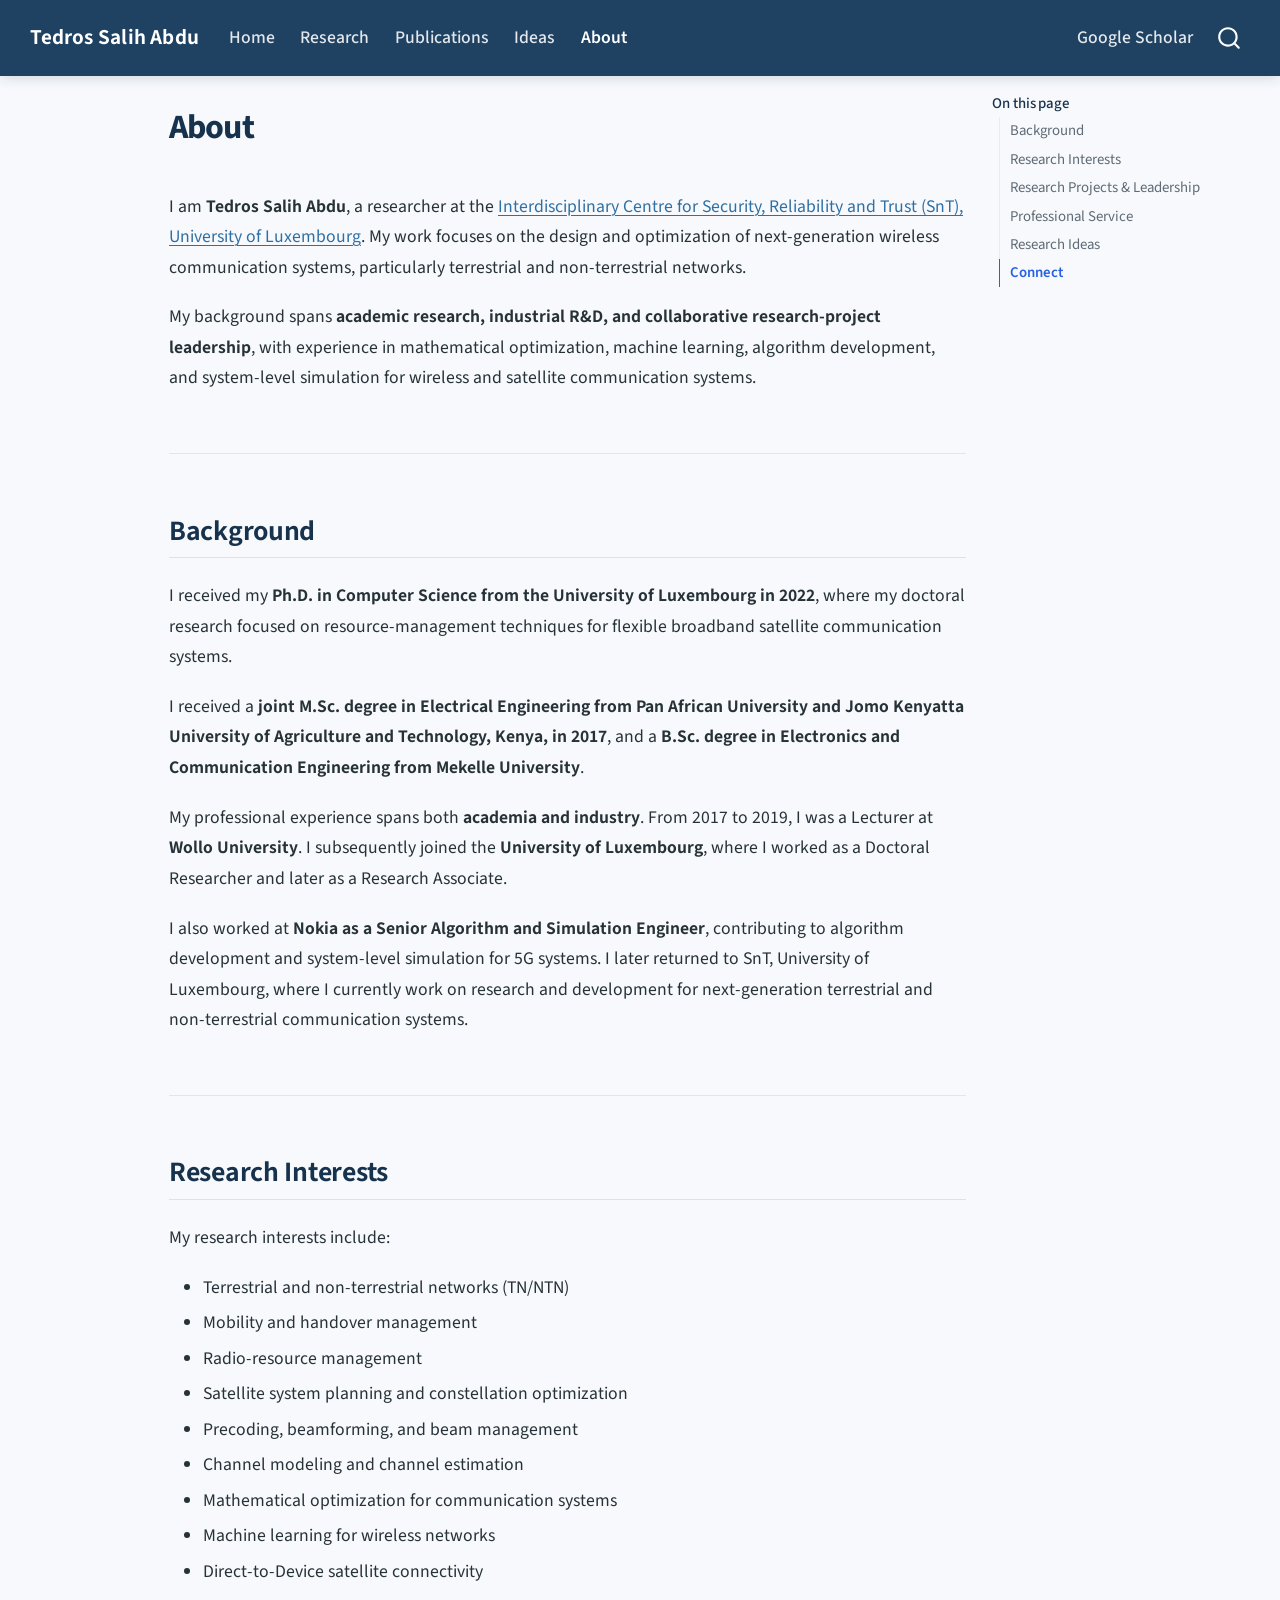
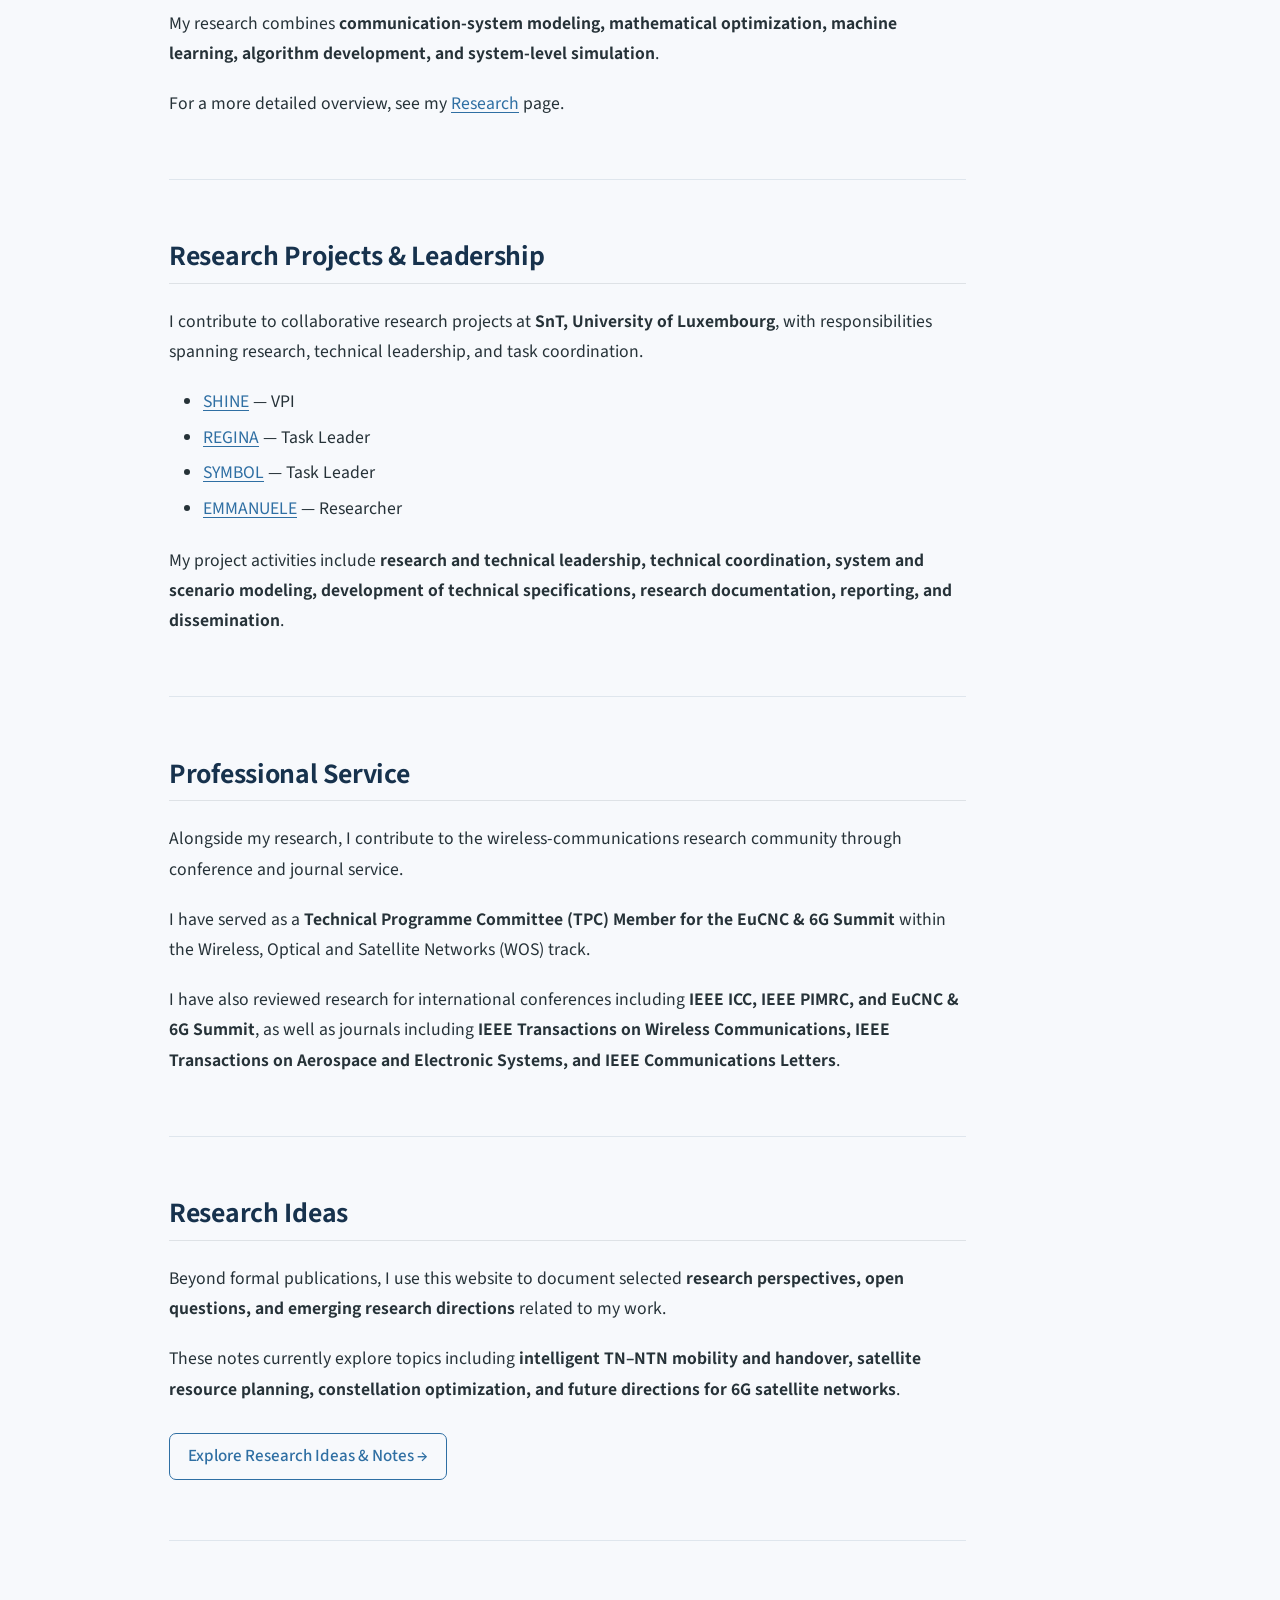
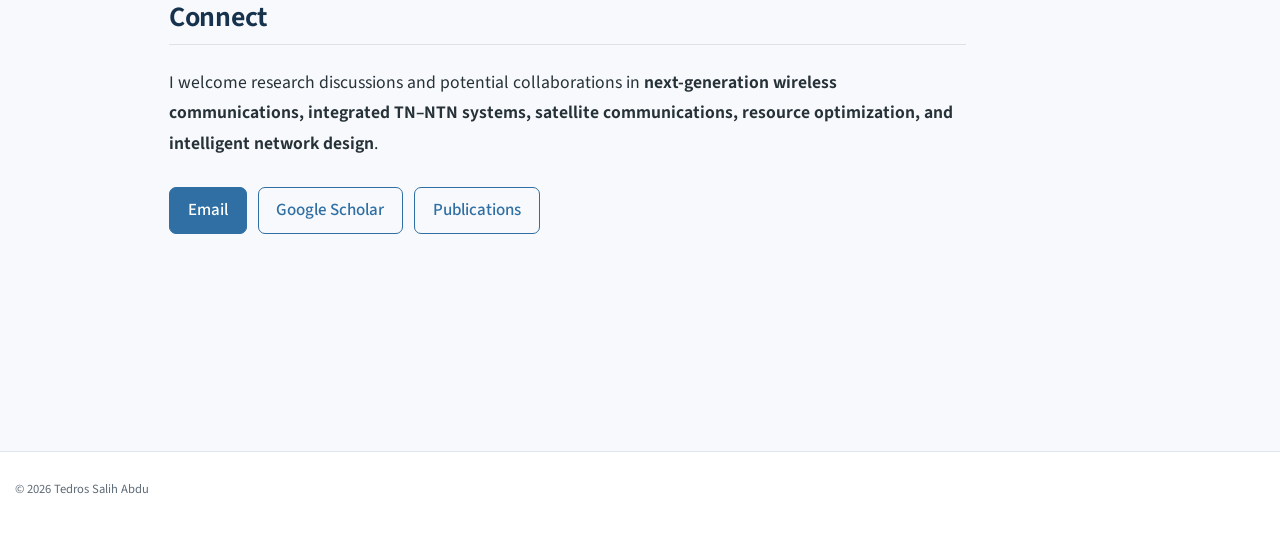
==== about.html @ 5322353c "Built site for gh-pages" ====
<!DOCTYPE html>
<html xmlns="http://www.w3.org/1999/xhtml" lang="en" xml:lang="en"><head>

<meta charset="utf-8">
<meta name="generator" content="quarto-1.10.18">

<meta name="viewport" content="width=device-width, initial-scale=1.0, user-scalable=yes">


<title>About – Tedros Salih Abdu</title>
<style>
/* Default styles provided by pandoc.
** See https://pandoc.org/MANUAL.html#variables-for-html for config info.
*/
span.smallcaps{font-variant: small-caps;}
div.columns{display: flex; gap: 1.5em;}
div.column{flex: auto;}
@media screen {
div.columns{gap: min(4vw, 1.5em);}
div.column{overflow-x: auto;}
}
div.hanging-indent{margin-left: 1.5em; text-indent: -1.5em;}
ul.task-list{list-style: none;}
ul.task-list li input[type="checkbox"] {
  width: 0.8em;
  margin: 0 0.8em 0.2em -1em; /* quarto-specific, see https://github.com/quarto-dev/quarto-cli/issues/4556 */ 
  vertical-align: middle;
}
</style>


<script src="site_libs/quarto-nav/quarto-nav.js"></script>
<script src="site_libs/quarto-nav/headroom.min.js"></script>
<script src="site_libs/clipboard/clipboard.min.js"></script>
<script src="site_libs/quarto-search/autocomplete.umd.js"></script>
<script src="site_libs/quarto-search/fuse.min.js"></script>
<script src="site_libs/quarto-search/quarto-search.js"></script>
<meta name="quarto:offset" content="./">
<script src="site_libs/quarto-html/quarto.js" type="module"></script>
<script src="site_libs/quarto-html/tabsets/tabsets.js" type="module"></script>
<script src="site_libs/quarto-html/popper.min.js"></script>
<script src="site_libs/quarto-html/tippy.umd.min.js"></script>
<script src="site_libs/quarto-html/anchor.min.js"></script>
<link href="site_libs/quarto-html/tippy.css" rel="stylesheet">
<link href="site_libs/quarto-html/quarto-syntax-highlighting-64a204ab8560d761af7679ceaba22944.css" rel="stylesheet" id="quarto-text-highlighting-styles">
<script src="site_libs/bootstrap/bootstrap.min.js"></script>
<link href="site_libs/bootstrap/bootstrap-icons.css" rel="stylesheet">
<link href="site_libs/bootstrap/bootstrap-221fb94c3ec07aa7e68c2d5abc4fc18e.min.css" rel="stylesheet" append-hash="true" id="quarto-bootstrap" data-mode="light">
<script id="quarto-search-options" type="application/json">{
  "location": "navbar",
  "copy-button": false,
  "collapse-after": 3,
  "panel-placement": "end",
  "type": "overlay",
  "limit": 50,
  "keyboard-shortcut": [
    "f",
    "/",
    "s"
  ],
  "show-item-context": false,
  "language": {
    "search-no-results-text": "No results",
    "search-matching-documents-text": "matching documents",
    "search-copy-link-title": "Copy link to search",
    "search-hide-matches-text": "Hide additional matches",
    "search-more-match-text": "more match in this document",
    "search-more-matches-text": "more matches in this document",
    "search-clear-button-title": "Clear",
    "search-text-placeholder": "",
    "search-detached-cancel-button-title": "Cancel",
    "search-submit-button-title": "Submit",
    "search-label": "Search"
  }
}</script>
<style>html{ scroll-behavior: smooth; }</style>


<link rel="stylesheet" href="styles.css">
</head>

<body class="nav-fixed quarto-light">

<div id="quarto-search-results"></div>
  <header id="quarto-header" class="headroom fixed-top">
    <nav class="navbar navbar-expand-lg " data-bs-theme="dark">
      <div class="navbar-container container-fluid">
      <div class="navbar-brand-container mx-auto">
    <a class="navbar-brand" href="./index.html">
    <span class="navbar-title">Tedros Salih Abdu</span>
    </a>
  </div>
            <div id="quarto-search" class="" title="Search"></div>
          <button class="navbar-toggler" type="button" data-bs-toggle="collapse" data-bs-target="#navbarCollapse" aria-controls="navbarCollapse" role="menu" aria-expanded="false" aria-label="Toggle navigation" onclick="if (window.quartoToggleHeadroom) { window.quartoToggleHeadroom(); }">
  <span class="navbar-toggler-icon"></span>
</button>
          <div class="collapse navbar-collapse" id="navbarCollapse">
            <ul class="navbar-nav navbar-nav-scroll me-auto">
  <li class="nav-item">
    <a class="nav-link" href="./index.html"> 
<span class="menu-text">Home</span></a>
  </li>  
  <li class="nav-item">
    <a class="nav-link" href="./research.html"> 
<span class="menu-text">Research</span></a>
  </li>  
  <li class="nav-item">
    <a class="nav-link" href="./publications.html"> 
<span class="menu-text">Publications</span></a>
  </li>  
  <li class="nav-item">
    <a class="nav-link" href="./ideas.html"> 
<span class="menu-text">Ideas</span></a>
  </li>  
  <li class="nav-item">
    <a class="nav-link active" href="./about.html" aria-current="page"> 
<span class="menu-text">About</span></a>
  </li>  
</ul>
            <ul class="navbar-nav navbar-nav-scroll ms-auto">
  <li class="nav-item">
    <a class="nav-link" href="https://scholar.google.com/citations?user=63dpB2wAAAAJ&amp;hl=en"> 
<span class="menu-text">Google Scholar</span></a>
  </li>  
</ul>
          </div> <!-- /navcollapse -->
            <div class="quarto-navbar-tools">
</div>
      </div> <!-- /container-fluid -->
    </nav>
</header>
<!-- content -->
<div id="quarto-content" class="quarto-container page-columns page-rows-contents page-layout-article page-navbar">
<!-- sidebar -->
<!-- margin-sidebar -->
    <div id="quarto-margin-sidebar" class="sidebar margin-sidebar">
        <nav id="TOC" role="doc-toc" class="toc-active">
    <h2 id="toc-title">On this page</h2>
   
  <ul>
  <li><a href="#background" id="toc-background" class="nav-link active" data-scroll-target="#background">Background</a></li>
  <li><a href="#research-interests" id="toc-research-interests" class="nav-link" data-scroll-target="#research-interests">Research Interests</a></li>
  <li><a href="#research-projects-leadership" id="toc-research-projects-leadership" class="nav-link" data-scroll-target="#research-projects-leadership">Research Projects &amp; Leadership</a></li>
  <li><a href="#professional-service" id="toc-professional-service" class="nav-link" data-scroll-target="#professional-service">Professional Service</a></li>
  <li><a href="#research-ideas" id="toc-research-ideas" class="nav-link" data-scroll-target="#research-ideas">Research Ideas</a></li>
  <li><a href="#connect" id="toc-connect" class="nav-link" data-scroll-target="#connect">Connect</a></li>
  </ul>
</nav>
    </div>
<!-- main -->
<main class="content" id="quarto-document-content">

<header id="title-block-header" class="quarto-title-block default">
<div class="quarto-title">
<h1 class="title">About</h1>
</div>



<div class="quarto-title-meta">

    
  
    
  </div>
  


</header>


<p>I am <strong>Tedros Salih Abdu</strong>, a researcher at the <strong><a href="https://www.uni.lu/snt-en/">Interdisciplinary Centre for Security, Reliability and Trust (SnT), University of Luxembourg</a></strong>. My work focuses on the design and optimization of next-generation wireless communication systems, particularly terrestrial and non-terrestrial networks.</p>
<p>My background spans <strong>academic research, industrial R&amp;D, and collaborative research-project leadership</strong>, with experience in mathematical optimization, machine learning, algorithm development, and system-level simulation for wireless and satellite communication systems.</p>
<hr>
<section id="background" class="level2">
<h2 class="anchored" data-anchor-id="background">Background</h2>
<p>I received my <strong>Ph.D.&nbsp;in Computer Science from the University of Luxembourg in 2022</strong>, where my doctoral research focused on resource-management techniques for flexible broadband satellite communication systems.</p>
<p>I received a <strong>joint M.Sc. degree in Electrical Engineering from Pan African University and Jomo Kenyatta University of Agriculture and Technology, Kenya, in 2017</strong>, and a <strong>B.Sc. degree in Electronics and Communication Engineering from Mekelle University</strong>.</p>
<p>My professional experience spans both <strong>academia and industry</strong>. From 2017 to 2019, I was a Lecturer at <strong>Wollo University</strong>. I subsequently joined the <strong>University of Luxembourg</strong>, where I worked as a Doctoral Researcher and later as a Research Associate.</p>
<p>I also worked at <strong>Nokia as a Senior Algorithm and Simulation Engineer</strong>, contributing to algorithm development and system-level simulation for 5G systems. I later returned to SnT, University of Luxembourg, where I currently work on research and development for next-generation terrestrial and non-terrestrial communication systems.</p>
<hr>
</section>
<section id="research-interests" class="level2">
<h2 class="anchored" data-anchor-id="research-interests">Research Interests</h2>
<p>My research interests include:</p>
<ul>
<li>Terrestrial and non-terrestrial networks (TN/NTN)</li>
<li>Mobility and handover management</li>
<li>Radio-resource management</li>
<li>Satellite system planning and constellation optimization</li>
<li>Precoding, beamforming, and beam management</li>
<li>Channel modeling and channel estimation</li>
<li>Mathematical optimization for communication systems</li>
<li>Machine learning for wireless networks</li>
<li>Direct-to-Device satellite connectivity</li>
</ul>
<p>My research combines <strong>communication-system modeling, mathematical optimization, machine learning, algorithm development, and system-level simulation</strong>.</p>
<p>For a more detailed overview, see my <a href="./research.html">Research</a> page.</p>
<hr>
</section>
<section id="research-projects-leadership" class="level2">
<h2 class="anchored" data-anchor-id="research-projects-leadership">Research Projects &amp; Leadership</h2>
<p>I contribute to collaborative research projects at <strong>SnT, University of Luxembourg</strong>, with responsibilities spanning research, technical leadership, and task coordination.</p>
<ul>
<li><strong><a href="https://www.uni.lu/snt-en/research-projects/shine/">SHINE</a></strong> — VPI</li>
<li><strong><a href="https://www.uni.lu/snt-en/research-projects/regina/">REGINA</a></strong> — Task Leader</li>
<li><strong><a href="https://www.uni.lu/snt-en/research-projects/symbol/">SYMBOL</a></strong> — Task Leader</li>
<li><strong><a href="https://www.uni.lu/snt-en/research-projects/emmanuele/">EMMANUELE</a></strong> — Researcher</li>
</ul>
<p>My project activities include <strong>research and technical leadership, technical coordination, system and scenario modeling, development of technical specifications, research documentation, reporting, and dissemination</strong>.</p>
<hr>
</section>
<section id="professional-service" class="level2">
<h2 class="anchored" data-anchor-id="professional-service">Professional Service</h2>
<p>Alongside my research, I contribute to the wireless-communications research community through conference and journal service.</p>
<p>I have served as a <strong>Technical Programme Committee (TPC) Member for the EuCNC &amp; 6G Summit</strong> within the Wireless, Optical and Satellite Networks (WOS) track.</p>
<p>I have also reviewed research for international conferences including <strong>IEEE ICC, IEEE PIMRC, and EuCNC &amp; 6G Summit</strong>, as well as journals including <strong>IEEE Transactions on Wireless Communications, IEEE Transactions on Aerospace and Electronic Systems, and IEEE Communications Letters</strong>.</p>
<hr>
</section>
<section id="research-ideas" class="level2">
<h2 class="anchored" data-anchor-id="research-ideas">Research Ideas</h2>
<p>Beyond formal publications, I use this website to document selected <strong>research perspectives, open questions, and emerging research directions</strong> related to my work.</p>
<p>These notes currently explore topics including <strong>intelligent TN–NTN mobility and handover, satellite resource planning, constellation optimization, and future directions for 6G satellite networks</strong>.</p>
<p><a href="./ideas.html" class="btn btn-outline-primary">Explore Research Ideas &amp; Notes →</a></p>
<hr>
</section>
<section id="connect" class="level2">
<h2 class="anchored" data-anchor-id="connect">Connect</h2>
<p>I welcome research discussions and potential collaborations in <strong>next-generation wireless communications, integrated TN–NTN systems, satellite communications, resource optimization, and intelligent network design</strong>.</p>
<p><a href="mailto:tedros-salih.abdu@uni.lu" class="btn btn-primary">Email</a> <a href="https://scholar.google.com/citations?user=63dpB2wAAAAJ&amp;hl=en" class="btn btn-outline-primary">Google Scholar</a> <a href="./publications.html" class="btn btn-outline-primary">Publications</a></p>


</section>

</main> <!-- /main -->
<script id="quarto-html-after-body" type="application/javascript">
  window.document.addEventListener("DOMContentLoaded", function (event) {
    const icon = "";
    const anchorJS = new window.AnchorJS();
    anchorJS.options = {
      placement: 'right',
      icon: icon
    };
    anchorJS.add('.anchored');
    const isCodeAnnotation = (el) => {
      for (const clz of el.classList) {
        if (clz.startsWith('code-annotation-')) {                     
          return true;
        }
      }
      return false;
    }
    const onCopySuccess = function(e) {
      // button target
      const button = e.trigger;
      // don't keep focus
      button.blur();
      // flash "checked"
      button.classList.add('code-copy-button-checked');
      var currentTitle = button.getAttribute("title");
      button.setAttribute("title", "Copied!");
      let tooltip;
      if (window.bootstrap) {
        button.setAttribute("data-bs-toggle", "tooltip");
        button.setAttribute("data-bs-placement", "left");
        button.setAttribute("data-bs-title", "Copied!");
        tooltip = new bootstrap.Tooltip(button, 
          { trigger: "manual", 
            customClass: "code-copy-button-tooltip",
            offset: [0, -8]});
        tooltip.show();    
      }
      setTimeout(function() {
        if (tooltip) {
          tooltip.hide();
          button.removeAttribute("data-bs-title");
          button.removeAttribute("data-bs-toggle");
          button.removeAttribute("data-bs-placement");
        }
        button.setAttribute("title", currentTitle);
        button.classList.remove('code-copy-button-checked');
      }, 1000);
      // clear code selection
      e.clearSelection();
    }
    const getTextToCopy = function(trigger) {
      const outerScaffold = trigger.parentElement.cloneNode(true);
      const codeEl = outerScaffold.querySelector('code');
      for (const childEl of codeEl.children) {
        if (isCodeAnnotation(childEl)) {
          childEl.remove();
        }
      }
      return codeEl.innerText;
    }
    const clipboard = new window.ClipboardJS('.code-copy-button:not([data-in-quarto-modal])', {
      text: getTextToCopy
    });
    clipboard.on('success', onCopySuccess);
    if (window.document.getElementById('quarto-embedded-source-code-modal')) {
      const clipboardModal = new window.ClipboardJS('.code-copy-button[data-in-quarto-modal]', {
        text: getTextToCopy,
        container: window.document.getElementById('quarto-embedded-source-code-modal')
      });
      clipboardModal.on('success', onCopySuccess);
    }
      var localhostRegex = new RegExp(/^(?:http|https):\/\/localhost\:?[0-9]*\//);
      var mailtoRegex = new RegExp(/^mailto:/);
        var filterRegex = new RegExp('/' + window.location.host + '/');
      var isInternal = (href) => {
          return filterRegex.test(href) || localhostRegex.test(href) || mailtoRegex.test(href);
      }
      // Inspect non-navigation links and adorn them if external
     var links = window.document.querySelectorAll('a[href]:not(.nav-link):not(.navbar-brand):not(.toc-action):not(.sidebar-link):not(.sidebar-item-toggle):not(.pagination-link):not(.no-external):not([aria-hidden]):not(.dropdown-item):not(.quarto-navigation-tool):not(.about-link)');
      for (var i=0; i<links.length; i++) {
        const link = links[i];
        if (!isInternal(link.href)) {
          // undo the damage that might have been done by quarto-nav.js in the case of
          // links that we want to consider external
          if (link.dataset.originalHref !== undefined) {
            link.href = link.dataset.originalHref;
          }
            // target, if specified
            link.setAttribute("target", "_blank");
            if (link.getAttribute("rel") === null) {
              link.setAttribute("rel", "noopener");
            }
        }
      }
    function tippyHover(el, contentFn, onTriggerFn, onUntriggerFn) {
      const config = {
        allowHTML: true,
        maxWidth: 500,
        delay: 100,
        arrow: false,
        appendTo: function(el) {
            return el.parentElement;
        },
        interactive: true,
        interactiveBorder: 10,
        theme: 'quarto',
        placement: 'bottom-start',
      };
      if (contentFn) {
        config.content = contentFn;
      }
      if (onTriggerFn) {
        config.onTrigger = onTriggerFn;
      }
      if (onUntriggerFn) {
        config.onUntrigger = onUntriggerFn;
      }
      window.tippy(el, config); 
    }
    const noterefs = window.document.querySelectorAll('a[role="doc-noteref"]');
    for (var i=0; i<noterefs.length; i++) {
      const ref = noterefs[i];
      tippyHover(ref, function() {
        // use id or data attribute instead here
        let href = ref.getAttribute('data-footnote-href') || ref.getAttribute('href');
        try { href = new URL(href).hash; } catch {}
        const id = href.replace(/^#\/?/, "");
        const note = window.document.getElementById(id);
        if (note) {
          return note.innerHTML;
        } else {
          return "";
        }
      });
    }
    const xrefs = window.document.querySelectorAll('a.quarto-xref');
    const processXRef = (id, note) => {
      // Strip column container classes
      const stripColumnClz = (el) => {
        el.classList.remove("page-full", "page-columns");
        if (el.children) {
          for (const child of el.children) {
            stripColumnClz(child);
          }
        }
      }
      stripColumnClz(note)
      if (id === null || id.startsWith('sec-')) {
        // Special case sections, only their first couple elements
        const container = document.createElement("div");
        if (note.children && note.children.length > 2) {
          container.appendChild(note.children[0].cloneNode(true));
          for (let i = 1; i < note.children.length; i++) {
            const child = note.children[i];
            if (child.tagName === "P" && child.innerText === "") {
              continue;
            } else {
              container.appendChild(child.cloneNode(true));
              break;
            }
          }
          if (window.Quarto?.typesetMath) {
            window.Quarto.typesetMath(container);
          }
          return container.innerHTML
        } else {
          if (window.Quarto?.typesetMath) {
            window.Quarto.typesetMath(note);
          }
          return note.innerHTML;
        }
      } else {
        // Remove any anchor links if they are present
        const anchorLink = note.querySelector('a.anchorjs-link');
        if (anchorLink) {
          anchorLink.remove();
        }
        if (window.Quarto?.typesetMath) {
          window.Quarto.typesetMath(note);
        }
        if (note.classList.contains("callout")) {
          return note.outerHTML;
        } else {
          return note.innerHTML;
        }
      }
    }
    for (var i=0; i<xrefs.length; i++) {
      const xref = xrefs[i];
      tippyHover(xref, undefined, function(instance) {
        instance.disable();
        let url = xref.getAttribute('href');
        let hash = undefined; 
        if (url.startsWith('#')) {
          hash = url;
        } else {
          try { hash = new URL(url).hash; } catch {}
        }
        if (hash) {
          const id = hash.replace(/^#\/?/, "");
          const note = window.document.getElementById(id);
          if (note !== null) {
            try {
              const html = processXRef(id, note.cloneNode(true));
              instance.setContent(html);
            } finally {
              instance.enable();
              instance.show();
            }
          } else {
            // See if we can fetch this
            fetch(url.split('#')[0])
            .then(res => res.text())
            .then(html => {
              const parser = new DOMParser();
              const htmlDoc = parser.parseFromString(html, "text/html");
              const note = htmlDoc.getElementById(id);
              if (note !== null) {
                const html = processXRef(id, note);
                instance.setContent(html);
              } 
            }).finally(() => {
              instance.enable();
              instance.show();
            });
          }
        } else {
          // See if we can fetch a full url (with no hash to target)
          // This is a special case and we should probably do some content thinning / targeting
          fetch(url)
          .then(res => res.text())
          .then(html => {
            const parser = new DOMParser();
            const htmlDoc = parser.parseFromString(html, "text/html");
            const note = htmlDoc.querySelector('main.content');
            if (note !== null) {
              // This should only happen for chapter cross references
              // (since there is no id in the URL)
              // remove the first header
              if (note.children.length > 0 && note.children[0].tagName === "HEADER") {
                note.children[0].remove();
              }
              const html = processXRef(null, note);
              instance.setContent(html);
            } 
          }).finally(() => {
            instance.enable();
            instance.show();
          });
        }
      }, function(instance) {
      });
    }
        let selectedAnnoteEl;
        const selectorForAnnotation = ( cell, annotation) => {
          let cellAttr = 'data-code-cell="' + cell + '"';
          let lineAttr = 'data-code-annotation="' +  annotation + '"';
          const selector = 'span[' + cellAttr + '][' + lineAttr + ']';
          return selector;
        }
        const selectCodeLines = (annoteEl) => {
          const doc = window.document;
          const targetCell = annoteEl.getAttribute("data-target-cell");
          const targetAnnotation = annoteEl.getAttribute("data-target-annotation");
          const annoteSpan = window.document.querySelector(selectorForAnnotation(targetCell, targetAnnotation));
          const lines = annoteSpan.getAttribute("data-code-lines").split(",");
          const lineIds = lines.map((line) => {
            return targetCell + "-" + line;
          })
          let top = null;
          let height = null;
          let parent = null;
          if (lineIds.length > 0) {
              //compute the position of the single el (top and bottom and make a div)
              const el = window.document.getElementById(lineIds[0]);
              top = el.offsetTop;
              height = el.offsetHeight;
              parent = el.parentElement.parentElement;
            if (lineIds.length > 1) {
              const lastEl = window.document.getElementById(lineIds[lineIds.length - 1]);
              const bottom = lastEl.offsetTop + lastEl.offsetHeight;
              height = bottom - top;
            }
            if (top !== null && height !== null && parent !== null) {
              // cook up a div (if necessary) and position it 
              let div = window.document.getElementById("code-annotation-line-highlight");
              if (div === null) {
                div = window.document.createElement("div");
                div.setAttribute("id", "code-annotation-line-highlight");
                div.style.position = 'absolute';
                parent.appendChild(div);
              }
              div.style.top = top - 2 + "px";
              div.style.height = height + 4 + "px";
              div.style.left = 0;
              let gutterDiv = window.document.getElementById("code-annotation-line-highlight-gutter");
              if (gutterDiv === null) {
                gutterDiv = window.document.createElement("div");
                gutterDiv.setAttribute("id", "code-annotation-line-highlight-gutter");
                gutterDiv.style.position = 'absolute';
                const codeCell = window.document.getElementById(targetCell);
                const gutter = codeCell.querySelector('.code-annotation-gutter');
                gutter.appendChild(gutterDiv);
              }
              gutterDiv.style.top = top - 2 + "px";
              gutterDiv.style.height = height + 4 + "px";
            }
            selectedAnnoteEl = annoteEl;
          }
        };
        const unselectCodeLines = () => {
          const elementsIds = ["code-annotation-line-highlight", "code-annotation-line-highlight-gutter"];
          elementsIds.forEach((elId) => {
            const div = window.document.getElementById(elId);
            if (div) {
              div.remove();
            }
          });
          selectedAnnoteEl = undefined;
        };
          // Handle positioning of the toggle
      window.addEventListener(
        "resize",
        throttle(() => {
          elRect = undefined;
          if (selectedAnnoteEl) {
            selectCodeLines(selectedAnnoteEl);
          }
        }, 10)
      );
      function throttle(fn, ms) {
      let throttle = false;
      let timer;
        return (...args) => {
          if(!throttle) { // first call gets through
              fn.apply(this, args);
              throttle = true;
          } else { // all the others get throttled
              if(timer) clearTimeout(timer); // cancel #2
              timer = setTimeout(() => {
                fn.apply(this, args);
                timer = throttle = false;
              }, ms);
          }
        };
      }
        // Attach click handler to the DT
        const annoteDls = window.document.querySelectorAll('dt[data-target-cell]');
        for (const annoteDlNode of annoteDls) {
          annoteDlNode.addEventListener('click', (event) => {
            const clickedEl = event.target;
            if (clickedEl !== selectedAnnoteEl) {
              unselectCodeLines();
              const activeEl = window.document.querySelector('dt[data-target-cell].code-annotation-active');
              if (activeEl) {
                activeEl.classList.remove('code-annotation-active');
              }
              selectCodeLines(clickedEl);
              clickedEl.classList.add('code-annotation-active');
            } else {
              // Unselect the line
              unselectCodeLines();
              clickedEl.classList.remove('code-annotation-active');
            }
          });
        }
    const findCites = (el) => {
      const parentEl = el.parentElement;
      if (parentEl) {
        const cites = parentEl.dataset.cites;
        if (cites) {
          return {
            el,
            cites: cites.split(' ')
          };
        } else {
          return findCites(el.parentElement)
        }
      } else {
        return undefined;
      }
    };
    var bibliorefs = window.document.querySelectorAll('a[role="doc-biblioref"]');
    for (var i=0; i<bibliorefs.length; i++) {
      const ref = bibliorefs[i];
      const citeInfo = findCites(ref);
      if (citeInfo) {
        tippyHover(citeInfo.el, function() {
          var popup = window.document.createElement('div');
          citeInfo.cites.forEach(function(cite) {
            var citeDiv = window.document.createElement('div');
            citeDiv.classList.add('hanging-indent');
            citeDiv.classList.add('csl-entry');
            var biblioDiv = window.document.getElementById('ref-' + cite);
            if (biblioDiv) {
              citeDiv.innerHTML = biblioDiv.innerHTML;
            }
            popup.appendChild(citeDiv);
          });
          return popup.innerHTML;
        });
      }
    }
  });
  </script>
</div> <!-- /content -->
<footer class="footer">
  <div class="nav-footer">
    <div class="nav-footer-left">
<p>© 2026 Tedros Salih Abdu</p>
</div>   
    <div class="nav-footer-center">
      &nbsp;
    </div>
    <div class="nav-footer-right">
      &nbsp;
    </div>
  </div>
</footer>




<script src="site_libs/quarto-html/zenscroll-min.js"></script>
</body></html>
---- site_libs/quarto-html/tippy.css ----
.tippy-box[data-animation=fade][data-state=hidden]{opacity:0}[data-tippy-root]{max-width:calc(100vw - 10px)}.tippy-box{position:relative;background-color:#333;color:#fff;border-radius:4px;font-size:14px;line-height:1.4;white-space:normal;outline:0;transition-property:transform,visibility,opacity}.tippy-box[data-placement^=top]>.tippy-arrow{bottom:0}.tippy-box[data-placement^=top]>.tippy-arrow:before{bottom:-7px;left:0;border-width:8px 8px 0;border-top-color:initial;transform-origin:center top}.tippy-box[data-placement^=bottom]>.tippy-arrow{top:0}.tippy-box[data-placement^=bottom]>.tippy-arrow:before{top:-7px;left:0;border-width:0 8px 8px;border-bottom-color:initial;transform-origin:center bottom}.tippy-box[data-placement^=left]>.tippy-arrow{right:0}.tippy-box[data-placement^=left]>.tippy-arrow:before{border-width:8px 0 8px 8px;border-left-color:initial;right:-7px;transform-origin:center left}.tippy-box[data-placement^=right]>.tippy-arrow{left:0}.tippy-box[data-placement^=right]>.tippy-arrow:before{left:-7px;border-width:8px 8px 8px 0;border-right-color:initial;transform-origin:center right}.tippy-box[data-inertia][data-state=visible]{transition-timing-function:cubic-bezier(.54,1.5,.38,1.11)}.tippy-arrow{width:16px;height:16px;color:#333}.tippy-arrow:before{content:"";position:absolute;border-color:transparent;border-style:solid}.tippy-content{position:relative;padding:5px 9px;z-index:1}
---- site_libs/quarto-html/quarto-syntax-highlighting-64a204ab8560d761af7679ceaba22944.css ----
/* quarto syntax highlight colors */
:root {
  --quarto-hl-ot-color: #003B4F;
  --quarto-hl-at-color: #657422;
  --quarto-hl-ss-color: #20794D;
  --quarto-hl-an-color: #5E5E5E;
  --quarto-hl-fu-color: #4758AB;
  --quarto-hl-st-color: #20794D;
  --quarto-hl-cf-color: #003B4F;
  --quarto-hl-op-color: #5E5E5E;
  --quarto-hl-er-color: #AD0000;
  --quarto-hl-bn-color: #AD0000;
  --quarto-hl-al-color: #AD0000;
  --quarto-hl-va-color: #111111;
  --quarto-hl-bu-color: inherit;
  --quarto-hl-ex-color: inherit;
  --quarto-hl-pp-color: #AD0000;
  --quarto-hl-in-color: #5E5E5E;
  --quarto-hl-vs-color: #20794D;
  --quarto-hl-wa-color: #5E5E5E;
  --quarto-hl-do-color: #5E5E5E;
  --quarto-hl-im-color: #00769E;
  --quarto-hl-ch-color: #20794D;
  --quarto-hl-dt-color: #AD0000;
  --quarto-hl-fl-color: #AD0000;
  --quarto-hl-co-color: #5E5E5E;
  --quarto-hl-cv-color: #5E5E5E;
  --quarto-hl-cn-color: #8f5902;
  --quarto-hl-sc-color: #5E5E5E;
  --quarto-hl-dv-color: #AD0000;
  --quarto-hl-kw-color: #003B4F;
}

/* other quarto variables */
:root {
  --quarto-font-monospace: SFMono-Regular, Menlo, Monaco, Consolas, "Liberation Mono", "Courier New", monospace;
}

/* syntax highlight based on Pandoc's rules */
pre > code.sourceCode > span {
  color: #003B4F;
}

code.sourceCode > span {
  color: #003B4F;
}

div.sourceCode,
div.sourceCode pre.sourceCode {
  color: #003B4F;
}

/* Normal */
code span {
  color: #003B4F;
}

/* Alert */
code span.al {
  color: #AD0000;
  font-style: inherit;
}

/* Annotation */
code span.an {
  color: #5E5E5E;
  font-style: inherit;
}

/* Attribute */
code span.at {
  color: #657422;
  font-style: inherit;
}

/* BaseN */
code span.bn {
  color: #AD0000;
  font-style: inherit;
}

/* BuiltIn */
code span.bu {
  font-style: inherit;
}

/* ControlFlow */
code span.cf {
  color: #003B4F;
  font-weight: bold;
  font-style: inherit;
}

/* Char */
code span.ch {
  color: #20794D;
  font-style: inherit;
}

/* Constant */
code span.cn {
  color: #8f5902;
  font-style: inherit;
}

/* Comment */
code span.co {
  color: #5E5E5E;
  font-style: inherit;
}

/* CommentVar */
code span.cv {
  color: #5E5E5E;
  font-style: italic;
}

/* Documentation */
code span.do {
  color: #5E5E5E;
  font-style: italic;
}

/* DataType */
code span.dt {
  color: #AD0000;
  font-style: inherit;
}

/* DecVal */
code span.dv {
  color: #AD0000;
  font-style: inherit;
}

/* Error */
code span.er {
  color: #AD0000;
  font-style: inherit;
}

/* Extension */
code span.ex {
  font-style: inherit;
}

/* Float */
code span.fl {
  color: #AD0000;
  font-style: inherit;
}

/* Function */
code span.fu {
  color: #4758AB;
  font-style: inherit;
}

/* Import */
code span.im {
  color: #00769E;
  font-style: inherit;
}

/* Information */
code span.in {
  color: #5E5E5E;
  font-style: inherit;
}

/* Keyword */
code span.kw {
  color: #003B4F;
  font-weight: bold;
  font-style: inherit;
}

/* Operator */
code span.op {
  color: #5E5E5E;
  font-style: inherit;
}

/* Other */
code span.ot {
  color: #003B4F;
  font-style: inherit;
}

/* Preprocessor */
code span.pp {
  color: #AD0000;
  font-style: inherit;
}

/* SpecialChar */
code span.sc {
  color: #5E5E5E;
  font-style: inherit;
}

/* SpecialString */
code span.ss {
  color: #20794D;
  font-style: inherit;
}

/* String */
code span.st {
  color: #20794D;
  font-style: inherit;
}

/* Variable */
code span.va {
  color: #111111;
  font-style: inherit;
}

/* VerbatimString */
code span.vs {
  color: #20794D;
  font-style: inherit;
}

/* Warning */
code span.wa {
  color: #5E5E5E;
  font-style: italic;
}

.prevent-inlining {
  content: "</";
}

/*# sourceMappingURL=9d8d5bb603a83b8298b89080a598c93b.css.map */
---- styles.css ----
/* =========================================================
   Tedros Salih Abdu — Academic Research Website
   Final Site Stylesheet
   ========================================================= */


/* =========================================================
   1. Color System
   ========================================================= */

:root {
  --site-bg: #f7f9fc;
  --surface: #ffffff;
  --surface-soft: #eef4f8;

  --text-main: #263238;
  --text-muted: #5f6b76;

  --heading: #17324d;

  --primary: #2f6fa3;
  --primary-dark: #1f4263;
  --primary-hover: #255b87;

  --border: #dfe6ed;
  --border-light: #e9eef3;

  --shadow-soft: rgba(23, 50, 77, 0.06);
  --shadow-medium: rgba(23, 50, 77, 0.10);
}


/* =========================================================
   2. Global
   ========================================================= */

body {
  background-color: var(--site-bg);
  color: var(--text-main);

  font-size: 1.04rem;
  line-height: 1.72;
}

main {
  max-width: 1100px;
}

p {
  margin-bottom: 1.15rem;
}

h1,
h2,
h3,
h4 {
  color: var(--heading);
  line-height: 1.25;
}

h1 {
  letter-spacing: -0.02em;
}

h2 {
  margin-top: 3.5rem;
  margin-bottom: 1.35rem;

  font-weight: 650;
  letter-spacing: -0.01em;
}

h3 {
  margin-top: 1.8rem;
  margin-bottom: 0.8rem;

  font-weight: 600;
}

hr {
  margin: 3.5rem 0;

  border: 0;
  border-top: 1px solid var(--border);

  opacity: 1;
}

strong {
  font-weight: 650;
}


/* =========================================================
   3. Links
   ========================================================= */

main a:not(.btn) {
  color: var(--primary);

  text-decoration-thickness: 1px;
  text-underline-offset: 3px;
}

main a:not(.btn):hover {
  color: var(--primary-hover);
  text-decoration-thickness: 2px;
}


/* =========================================================
   4. Navbar
   ========================================================= */

.navbar {
  background-color: var(--primary-dark) !important;

  padding-top: 0.8rem;
  padding-bottom: 0.8rem;

  box-shadow:
    0 2px 12px rgba(23, 50, 77, 0.16);
}

.navbar-brand {
  color: #ffffff !important;

  font-weight: 650;
  letter-spacing: 0.01em;
}

.navbar-nav .nav-link {
  color: rgba(255, 255, 255, 0.88) !important;

  font-weight: 500;

  margin-left: 0.15rem;
  margin-right: 0.15rem;

  transition:
    color 0.15s ease,
    opacity 0.15s ease;
}

.navbar-nav .nav-link:hover {
  color: #ffffff !important;
}

.navbar-nav .nav-link.active {
  color: #ffffff !important;
  font-weight: 600;
}


/* =========================================================
   5. Standard Page Titles
   ========================================================= */

.quarto-title h1 {
  color: var(--heading);

  font-weight: 700;
  letter-spacing: -0.025em;
}

#title-block-header {
  margin-bottom: 2.5rem;
}

#quarto-document-content {
  padding-bottom: 3rem;
}


/* =========================================================
   6. Homepage — Hide Quarto-Generated Title
   ========================================================= */

body:has(.home-page) #title-block-header {
  display: none;
}


/* =========================================================
   7. Homepage Hero
   ========================================================= */

.hero {
  display: grid;

  grid-template-columns:
    minmax(0, 1.65fr)
    minmax(250px, 0.65fr);

  gap: 4.5rem;

  align-items: center;

  padding-top: 4.5rem;
  padding-bottom: 3rem;
}

.hero-text h1 {
  color: var(--heading);

  font-size: clamp(2.8rem, 5vw, 4.1rem);
  font-weight: 700;
  line-height: 1.06;

  margin-top: 0;
  margin-bottom: 1rem;

  letter-spacing: -0.035em;
}

.hero-text h3 {
  color: #356b98;

  font-size: 1.34rem;
  font-weight: 500;
  line-height: 1.45;

  margin-top: 0;
  margin-bottom: 1.8rem;
}

.hero-text p {
  max-width: 780px;

  font-size: 1.08rem;
}


/* =========================================================
   8. Profile Photo
   ========================================================= */

.hero-photo {
  display: flex;

  justify-content: center;
  align-items: center;
}

.hero-photo img {
  width: 285px;
  height: 285px;

  object-fit: cover;
  object-position: center;

  border-radius: 50%;

  border: 5px solid var(--surface);

  box-shadow:
    0 16px 36px var(--shadow-medium),
    0 4px 10px var(--shadow-soft);
}


/* =========================================================
   9. Buttons
   ========================================================= */

.btn {
  margin-right: 0.4rem;
  margin-top: 0.5rem;

  padding: 0.58rem 1.05rem;

  border-radius: 7px;

  font-weight: 500;

  transition:
    transform 0.15s ease,
    box-shadow 0.15s ease,
    background-color 0.15s ease,
    border-color 0.15s ease,
    color 0.15s ease;
}

.btn:hover {
  transform: translateY(-1px);

  box-shadow:
    0 5px 14px var(--shadow-medium);
}

.btn-primary {
  background-color: var(--primary) !important;
  border-color: var(--primary) !important;

  color: #ffffff !important;
}

.btn-primary:hover,
.btn-primary:focus {
  background-color: var(--primary-hover) !important;
  border-color: var(--primary-hover) !important;

  color: #ffffff !important;
}

.btn-outline-primary {
  background-color: transparent !important;

  color: var(--primary) !important;
  border-color: var(--primary) !important;
}

.btn-outline-primary:hover,
.btn-outline-primary:focus {
  background-color: var(--primary) !important;

  color: #ffffff !important;
  border-color: var(--primary) !important;
}


/* =========================================================
   10. Homepage Research Cards
   ========================================================= */

.research-grid {
  display: grid;

  grid-template-columns:
    repeat(2, minmax(0, 1fr));

  gap: 1.4rem;

  margin-top: 2rem;
  margin-bottom: 3rem;
}

.research-card {
  padding: 1.75rem 1.85rem;

  background: var(--surface);

  border: 1px solid var(--border);
  border-radius: 14px;

  box-shadow:
    0 4px 16px var(--shadow-soft);

  transition:
    transform 0.2s ease,
    box-shadow 0.2s ease,
    border-color 0.2s ease;
}

.research-card:hover {
  transform: translateY(-3px);

  border-color: #c9d6e2;

  box-shadow:
    0 12px 28px var(--shadow-medium);
}

.research-card h3 {
  color: var(--heading);

  margin-top: 0;
  margin-bottom: 0.9rem;

  font-size: 1.2rem;
  font-weight: 650;
}

.research-card p {
  margin-bottom: 0;
}


/* =========================================================
   11. Research Highlights
   ========================================================= */

.current-research {
  margin: 1.8rem 0;

  padding:
    1.3rem
    0
    1.3rem
    1.6rem;

  border-left:
    4px solid var(--primary);
}

.current-research h3 {
  margin-top: 0;
}

.leadership-highlight {
  margin: 2rem 0;

  padding: 2rem 2.2rem;

  background: var(--surface-soft);

  border-left:
    5px solid var(--primary);

  border-radius: 10px;
}

.leadership-highlight h3 {
  margin-top: 0;
}


/* =========================================================
   12. Research Page
   ========================================================= */

body:not(.publications-page)
#quarto-document-content > h2 {
  padding-bottom: 0.45rem;
}

body:not(.publications-page)
#quarto-document-content > h3 {
  line-height: 1.35;
}


/* =========================================================
   13. Publications Page
   ========================================================= */

.publications-page
#quarto-document-content {
  max-width: 900px;
}

.publications-page h2 {
  margin-top: 3.8rem;
  margin-bottom: 1.7rem;

  padding-bottom: 0.6rem;

  border-bottom:
    1px solid var(--border);

  color: var(--heading);

  font-size: 1.55rem;
  font-weight: 650;
}

.publications-page h3 {
  margin-top: 2.1rem;
  margin-bottom: 0.55rem;

  color: var(--heading);

  font-size: 1.16rem;
  line-height: 1.42;
  font-weight: 650;
}

.publications-page h3 + p {
  margin-bottom: 0.7rem;
}

.publications-page hr {
  margin: 2rem 0;

  border-top:
    1px solid var(--border-light);
}

.publications-page em {
  color: var(--text-muted);

  font-size: 0.97rem;
}

.publications-page .btn {
  margin-top: 0.4rem;
}


/* =========================================================
   14. Ideas Listing
   ========================================================= */

.quarto-listing {
  margin-top: 1.5rem;
}

.quarto-listing .quarto-post {
  padding-top: 1.35rem;
  padding-bottom: 1.35rem;

  border-bottom:
    1px solid var(--border-light);
}

.quarto-listing .listing-title {
  color: var(--heading);

  font-weight: 650;
  line-height: 1.35;
}

.quarto-listing .listing-description {
  color: var(--text-main);

  line-height: 1.6;
}

.quarto-listing .listing-category {
  font-size: 0.83rem;
}


/* =========================================================
   15. Research Notes / Article Pages
   ========================================================= */

blockquote {
  margin: 1.8rem 0;

  padding:
    1rem
    1.4rem;

  background: var(--surface-soft);

  border-left:
    4px solid var(--primary);

  color: var(--heading);

  font-size: 1.03rem;
}

blockquote p:last-child {
  margin-bottom: 0;
}


/* =========================================================
   16. Lists
   ========================================================= */

main ul,
main ol {
  margin-bottom: 1.25rem;
}

main li {
  margin-bottom: 0.3rem;
}


/* =========================================================
   17. Table of Contents
   ========================================================= */

.sidebar nav[role="doc-toc"] {
  font-size: 0.9rem;
}

.sidebar nav[role="doc-toc"]
ul > li > a {
  color: var(--text-muted);

  line-height: 1.45;
}

.sidebar nav[role="doc-toc"] a:hover {
  color: var(--primary);
}

.sidebar nav[role="doc-toc"] a.active {
  color: var(--primary);

  font-weight: 600;
}


/* =========================================================
   18. Footer
   ========================================================= */

.nav-footer {
  margin-top: 4rem;

  padding-top: 1.6rem;
  padding-bottom: 1.6rem;

  border-top:
    1px solid var(--border);

  color: var(--text-muted);

  font-size: 0.9rem;
}


/* =========================================================
   19. Text Selection
   ========================================================= */

::selection {
  background: #dbe9f4;
  color: var(--heading);
}


/* =========================================================
   20. Mobile
   ========================================================= */

@media (max-width: 768px) {

  body {
    font-size: 1rem;
  }

  .hero {
    grid-template-columns: 1fr;

    gap: 2rem;

    padding-top: 2.3rem;
    padding-bottom: 2.5rem;

    text-align: center;
  }

  .hero-photo {
    order: 1;
  }

  .hero-text {
    order: 2;
  }

  .hero-photo img {
    width: 205px;
    height: 205px;
  }

  .hero-text h1 {
    font-size: 2.55rem;
  }

  .hero-text h3 {
    font-size: 1.18rem;
  }

  .hero-text p {
    text-align: left;
  }

  .research-grid {
    grid-template-columns: 1fr;
  }

  .research-card {
    padding: 1.5rem;
  }

  h2 {
    margin-top: 2.8rem;
  }

  .publications-page h2 {
    margin-top: 3rem;

    font-size: 1.4rem;
  }

  .publications-page h3 {
    font-size: 1.1rem;
  }

  .btn {
    margin-bottom: 0.3rem;
  }

  .leadership-highlight {
    padding: 1.5rem;
  }
}


/* =========================================================
   21. Very Small Screens
   ========================================================= */

@media (max-width: 480px) {

  .hero-text h1 {
    font-size: 2.25rem;
  }

  .hero-photo img {
    width: 185px;
    height: 185px;
  }

  .research-card {
    border-radius: 11px;
  }
}
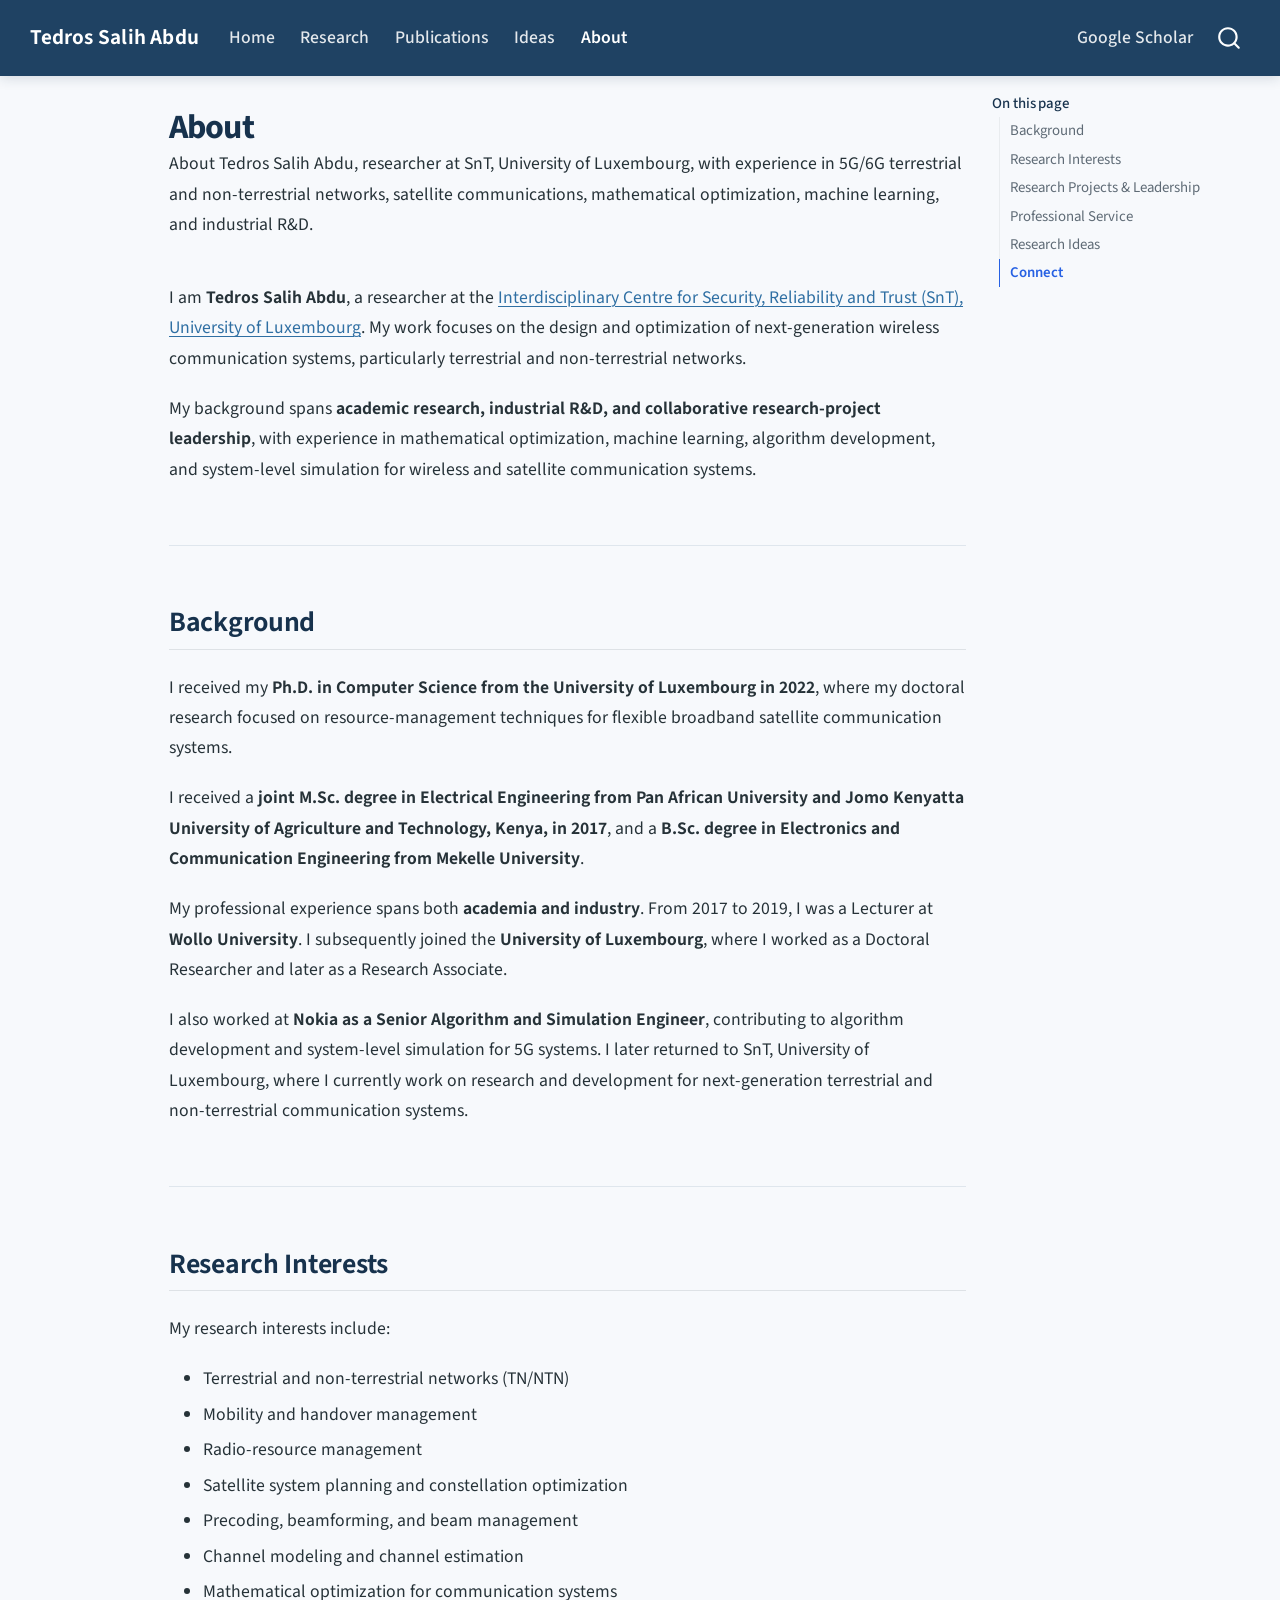
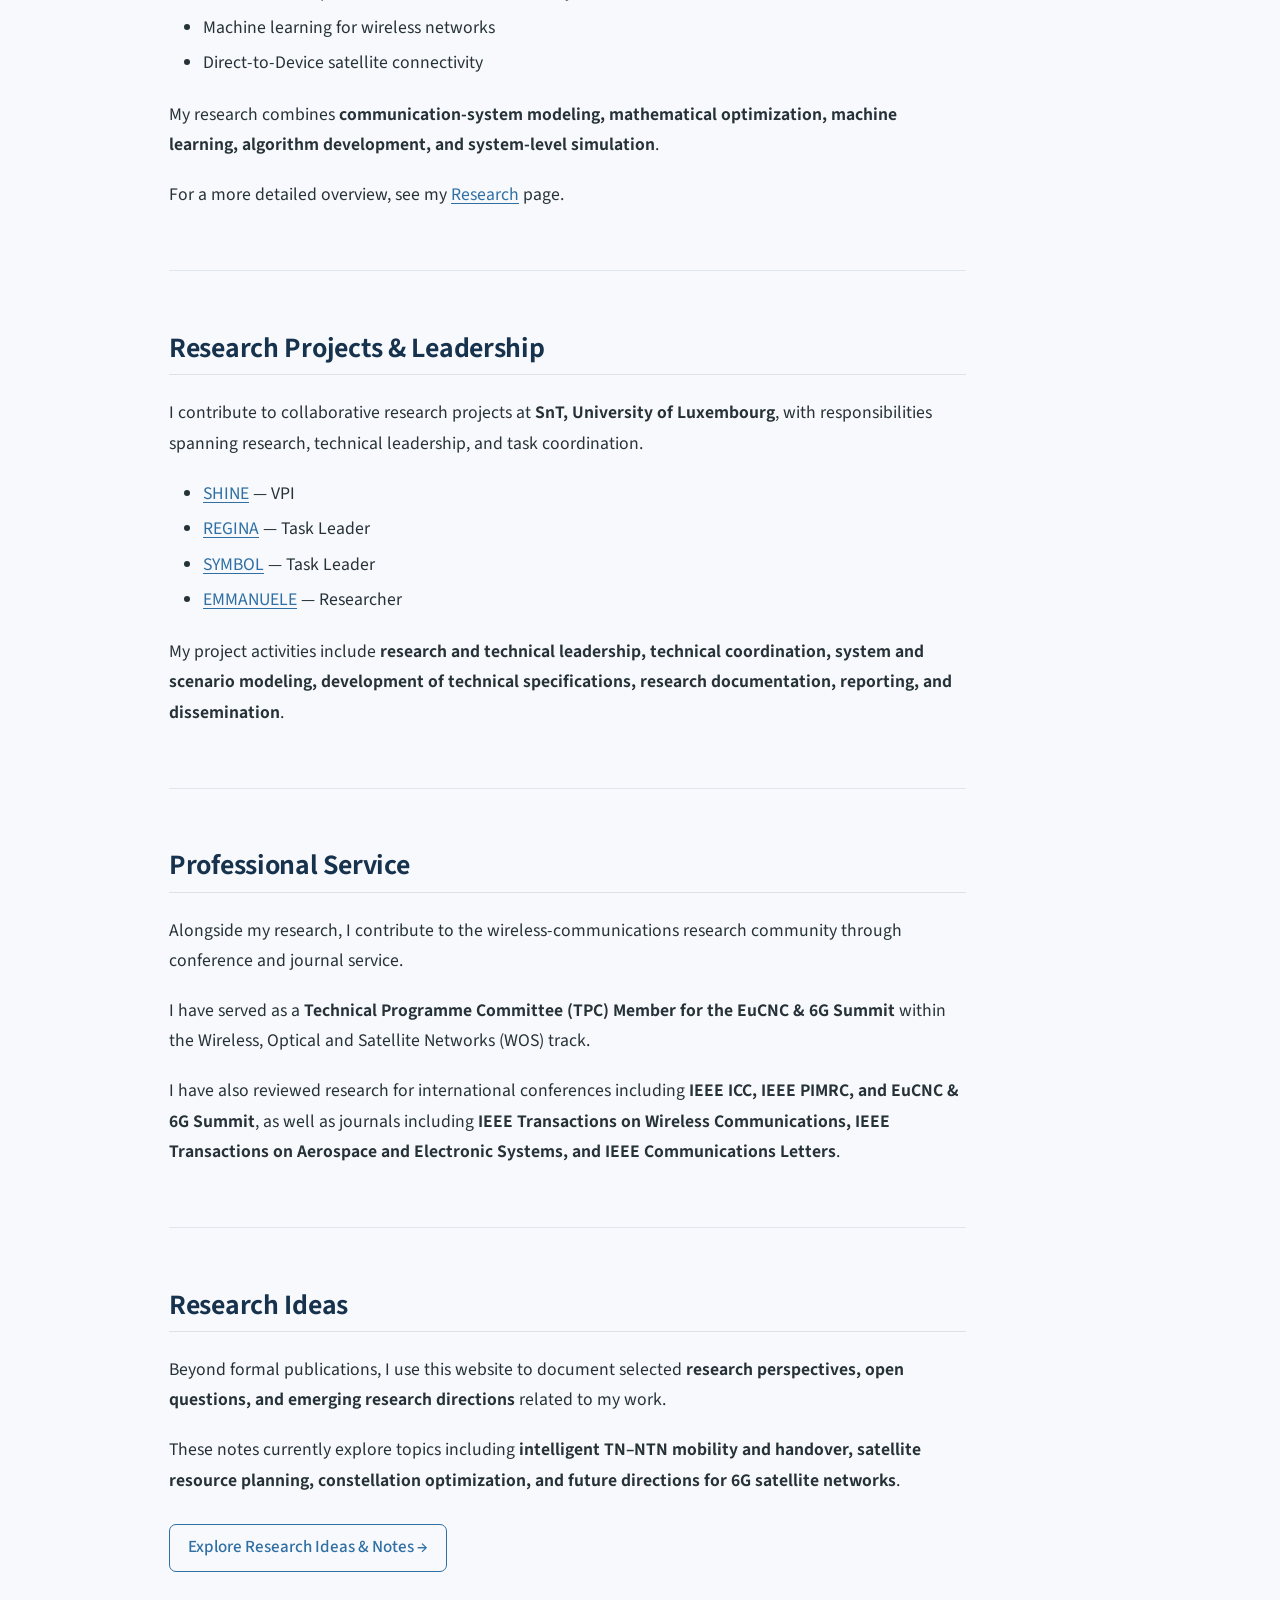
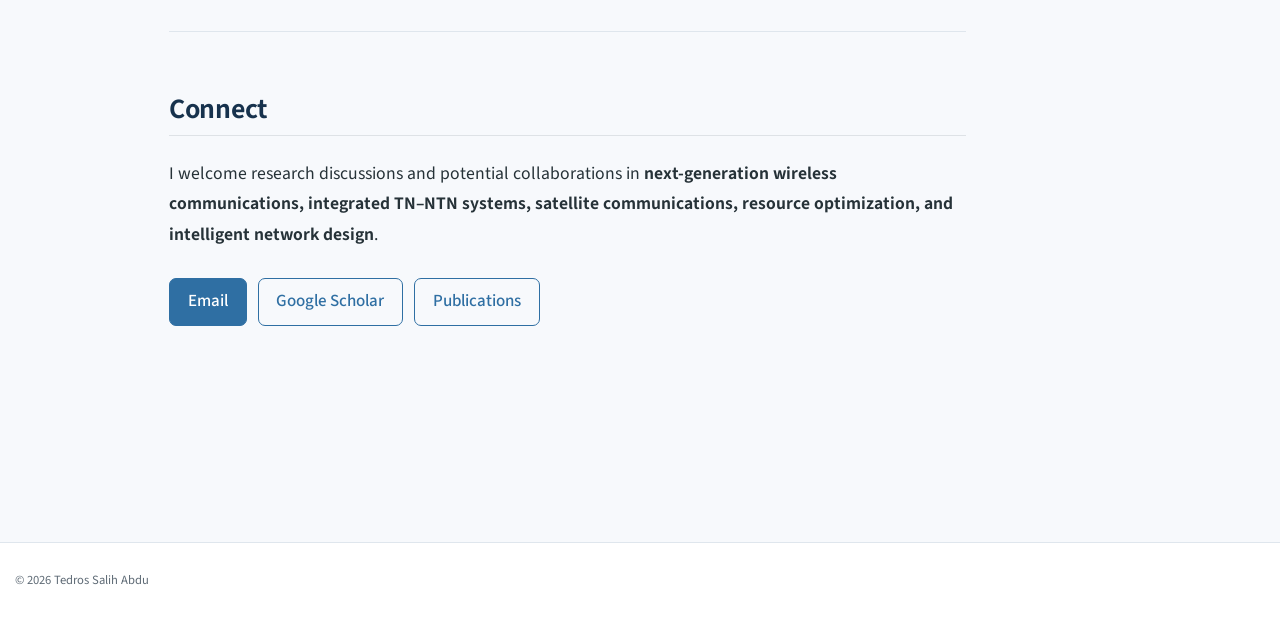
==== commit c45db49c: "Update website SEO metadata" ====
--- a/about.html
+++ b/about.html
@@ -6,6 +6,7 @@
 
 <meta name="viewport" content="width=device-width, initial-scale=1.0, user-scalable=yes">
 
+<meta name="description" content="About Tedros Salih Abdu, researcher at SnT, University of Luxembourg, with experience in 5G/6G terrestrial and non-terrestrial networks, satellite communications, mathematical optimization, machine learning, and industrial R&amp;D.">
 
 <title>About – Tedros Salih Abdu</title>
 <style>
@@ -155,6 +156,11 @@
 <h1 class="title">About</h1>
 </div>
 
+<div>
+  <div class="description">
+    About Tedros Salih Abdu, researcher at SnT, University of Luxembourg, with experience in 5G/6G terrestrial and non-terrestrial networks, satellite communications, mathematical optimization, machine learning, and industrial R&amp;D.
+  </div>
+</div>
 
 
 <div class="quarto-title-meta">
@@ -306,7 +312,7 @@
     }
       var localhostRegex = new RegExp(/^(?:http|https):\/\/localhost\:?[0-9]*\//);
       var mailtoRegex = new RegExp(/^mailto:/);
-        var filterRegex = new RegExp('/' + window.location.host + '/');
+        var filterRegex = new RegExp("https:\/\/tedrosabdu\.github\.io");
       var isInternal = (href) => {
           return filterRegex.test(href) || localhostRegex.test(href) || mailtoRegex.test(href);
       }
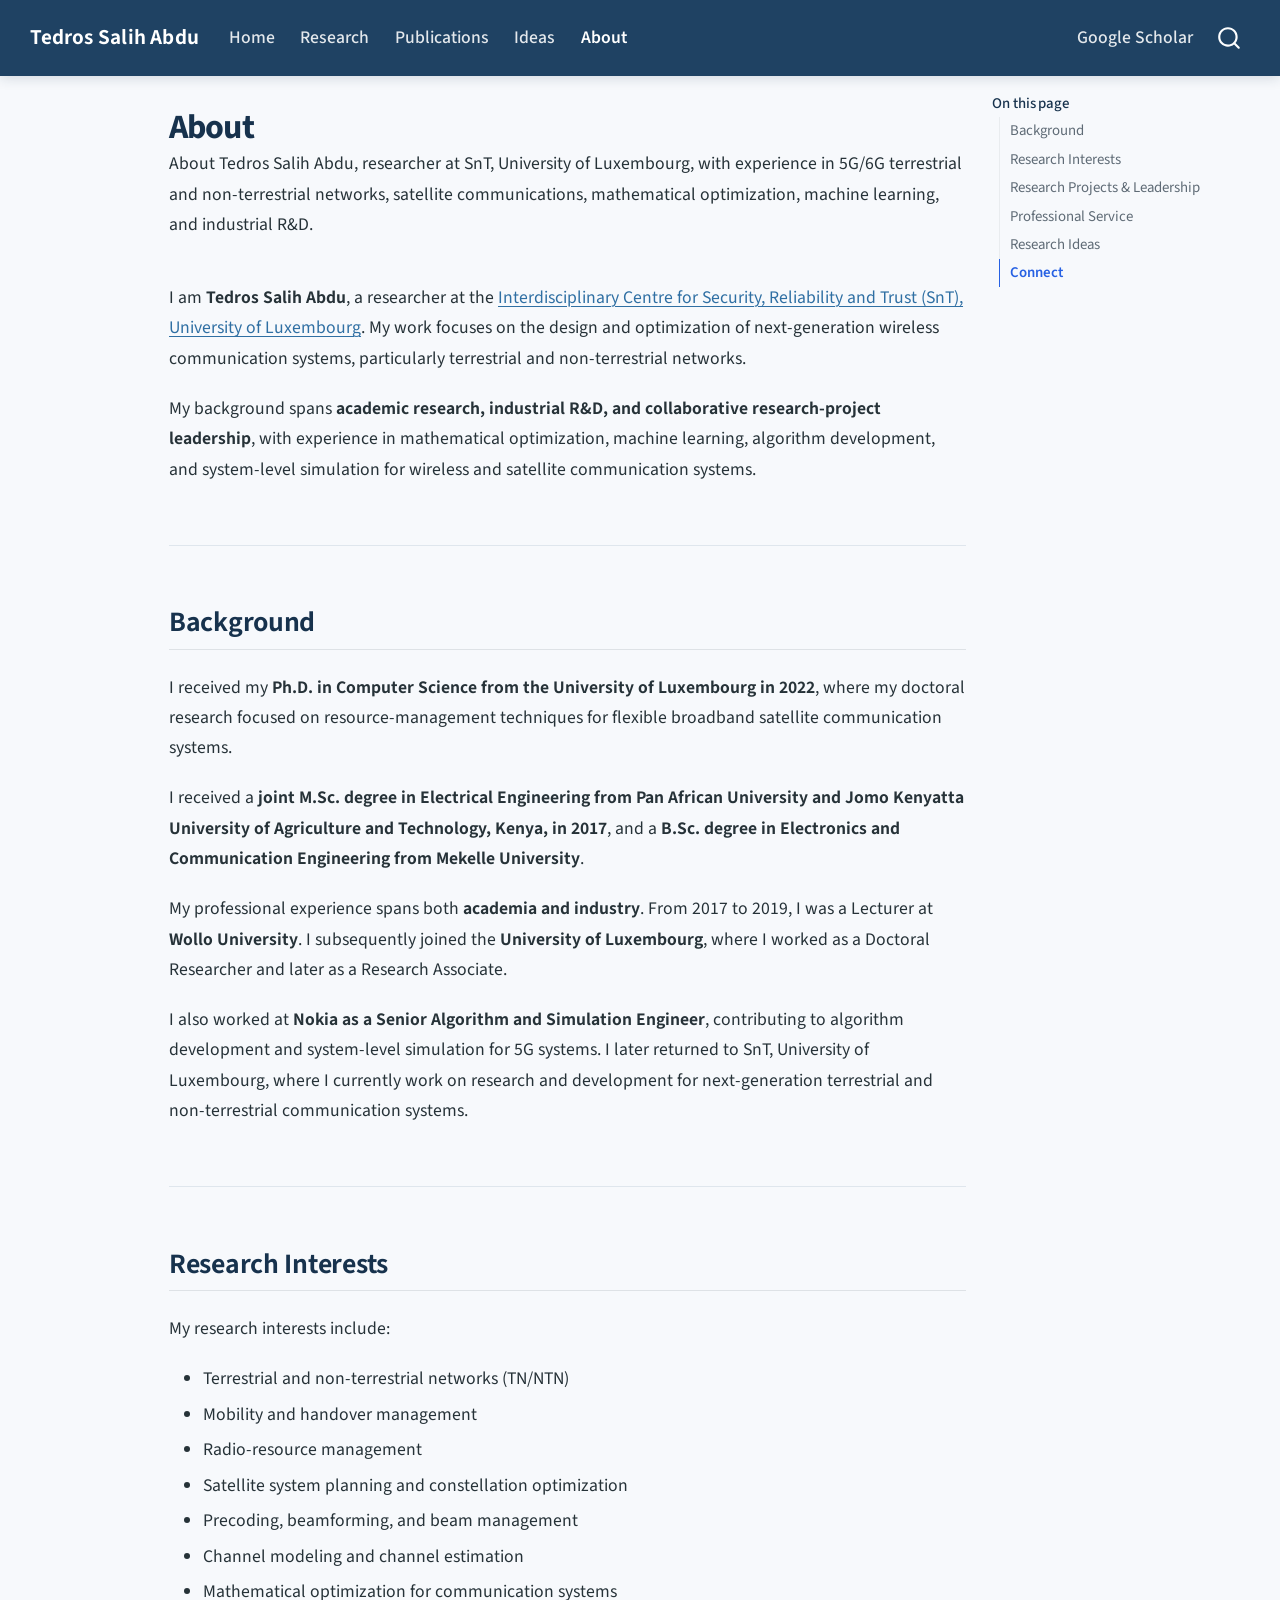
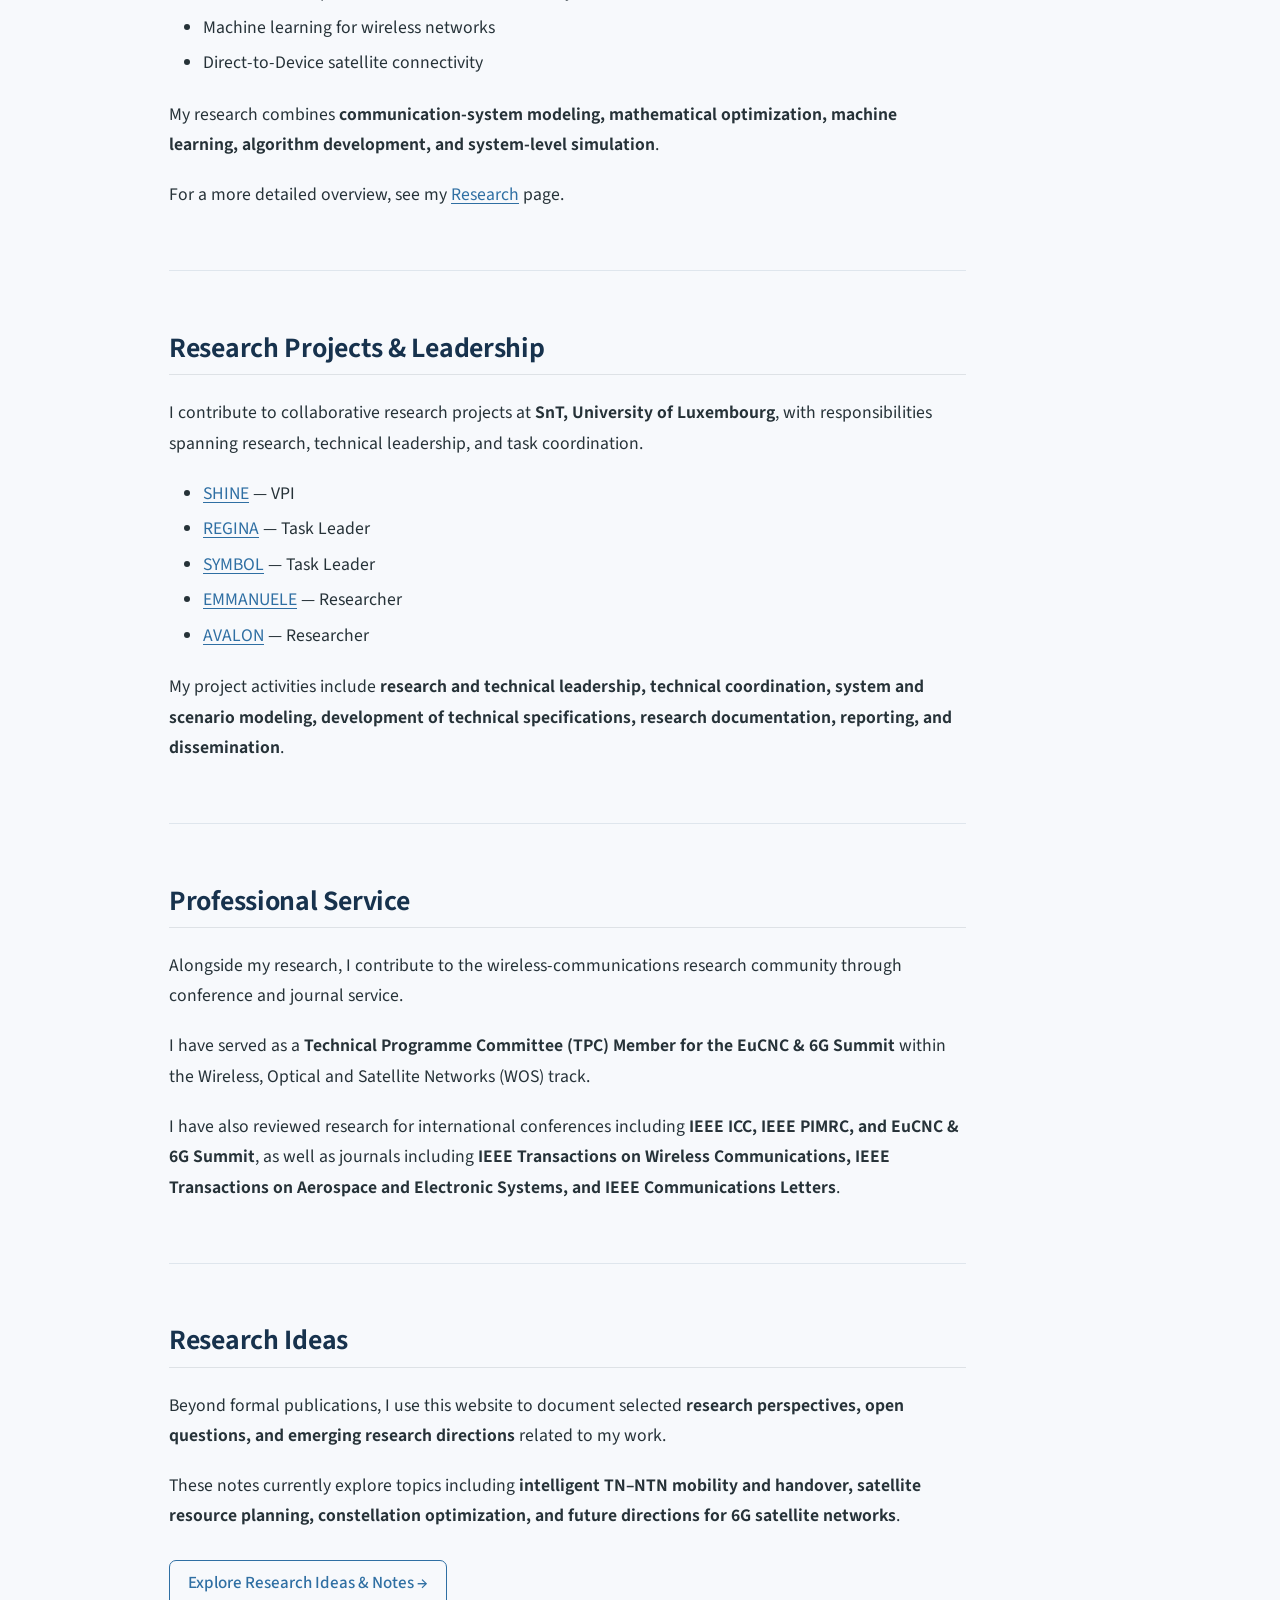
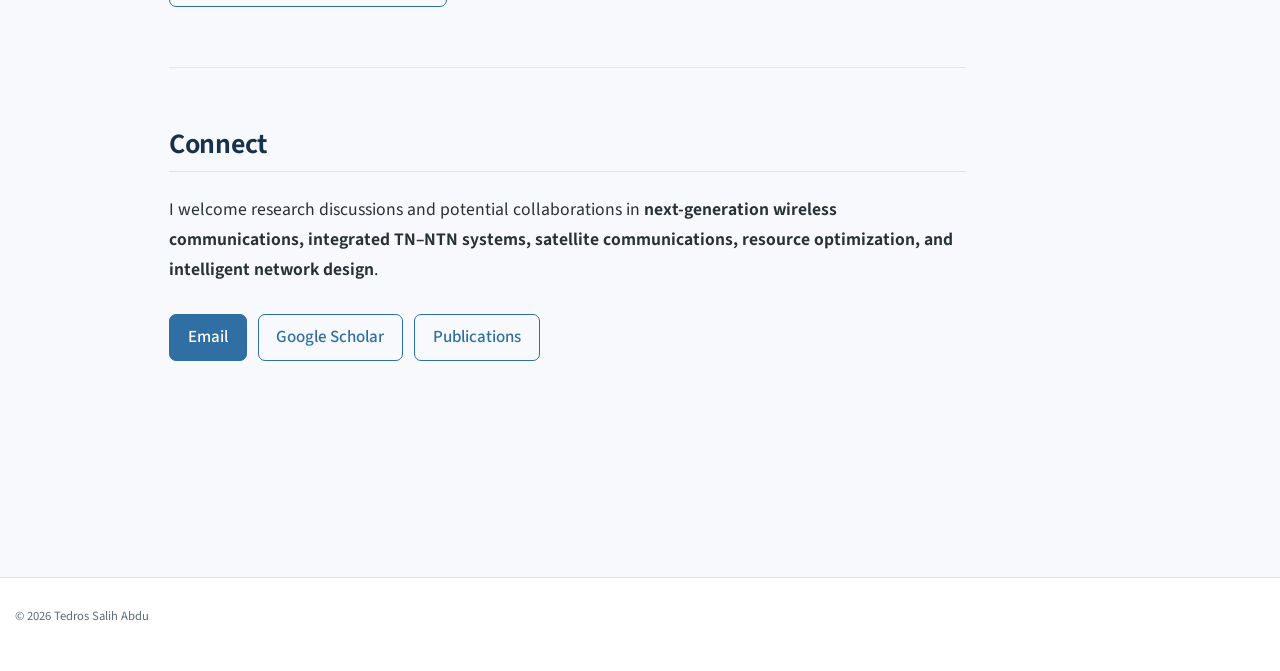
==== commit c03c7d84: "Add AVALON research project" ====
--- a/about.html
+++ b/about.html
@@ -212,6 +212,7 @@
 <li><strong><a href="https://www.uni.lu/snt-en/research-projects/regina/">REGINA</a></strong> — Task Leader</li>
 <li><strong><a href="https://www.uni.lu/snt-en/research-projects/symbol/">SYMBOL</a></strong> — Task Leader</li>
 <li><strong><a href="https://www.uni.lu/snt-en/research-projects/emmanuele/">EMMANUELE</a></strong> — Researcher</li>
+<li><strong><a href="https://www.uni.lu/snt-en/research-projects/avalon/">AVALON</a></strong> — Researcher</li>
 </ul>
 <p>My project activities include <strong>research and technical leadership, technical coordination, system and scenario modeling, development of technical specifications, research documentation, reporting, and dissemination</strong>.</p>
 <hr>
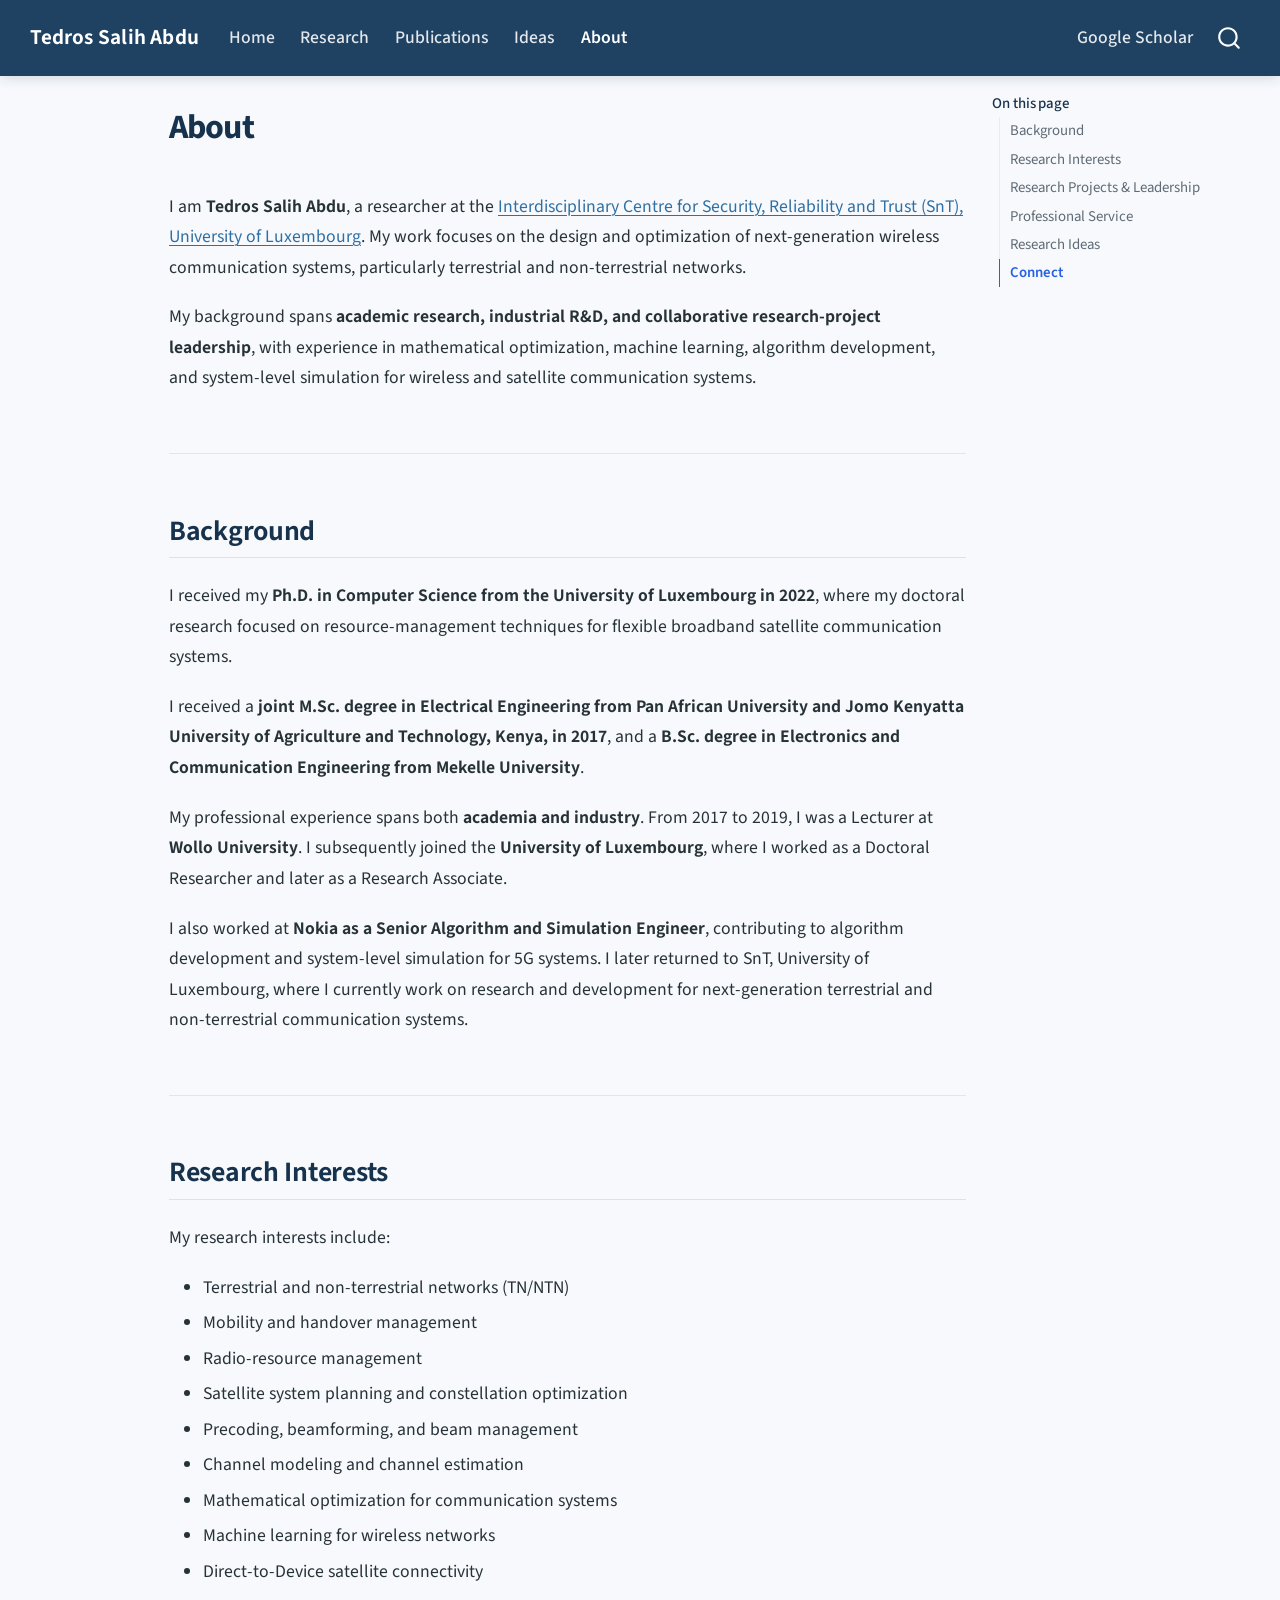
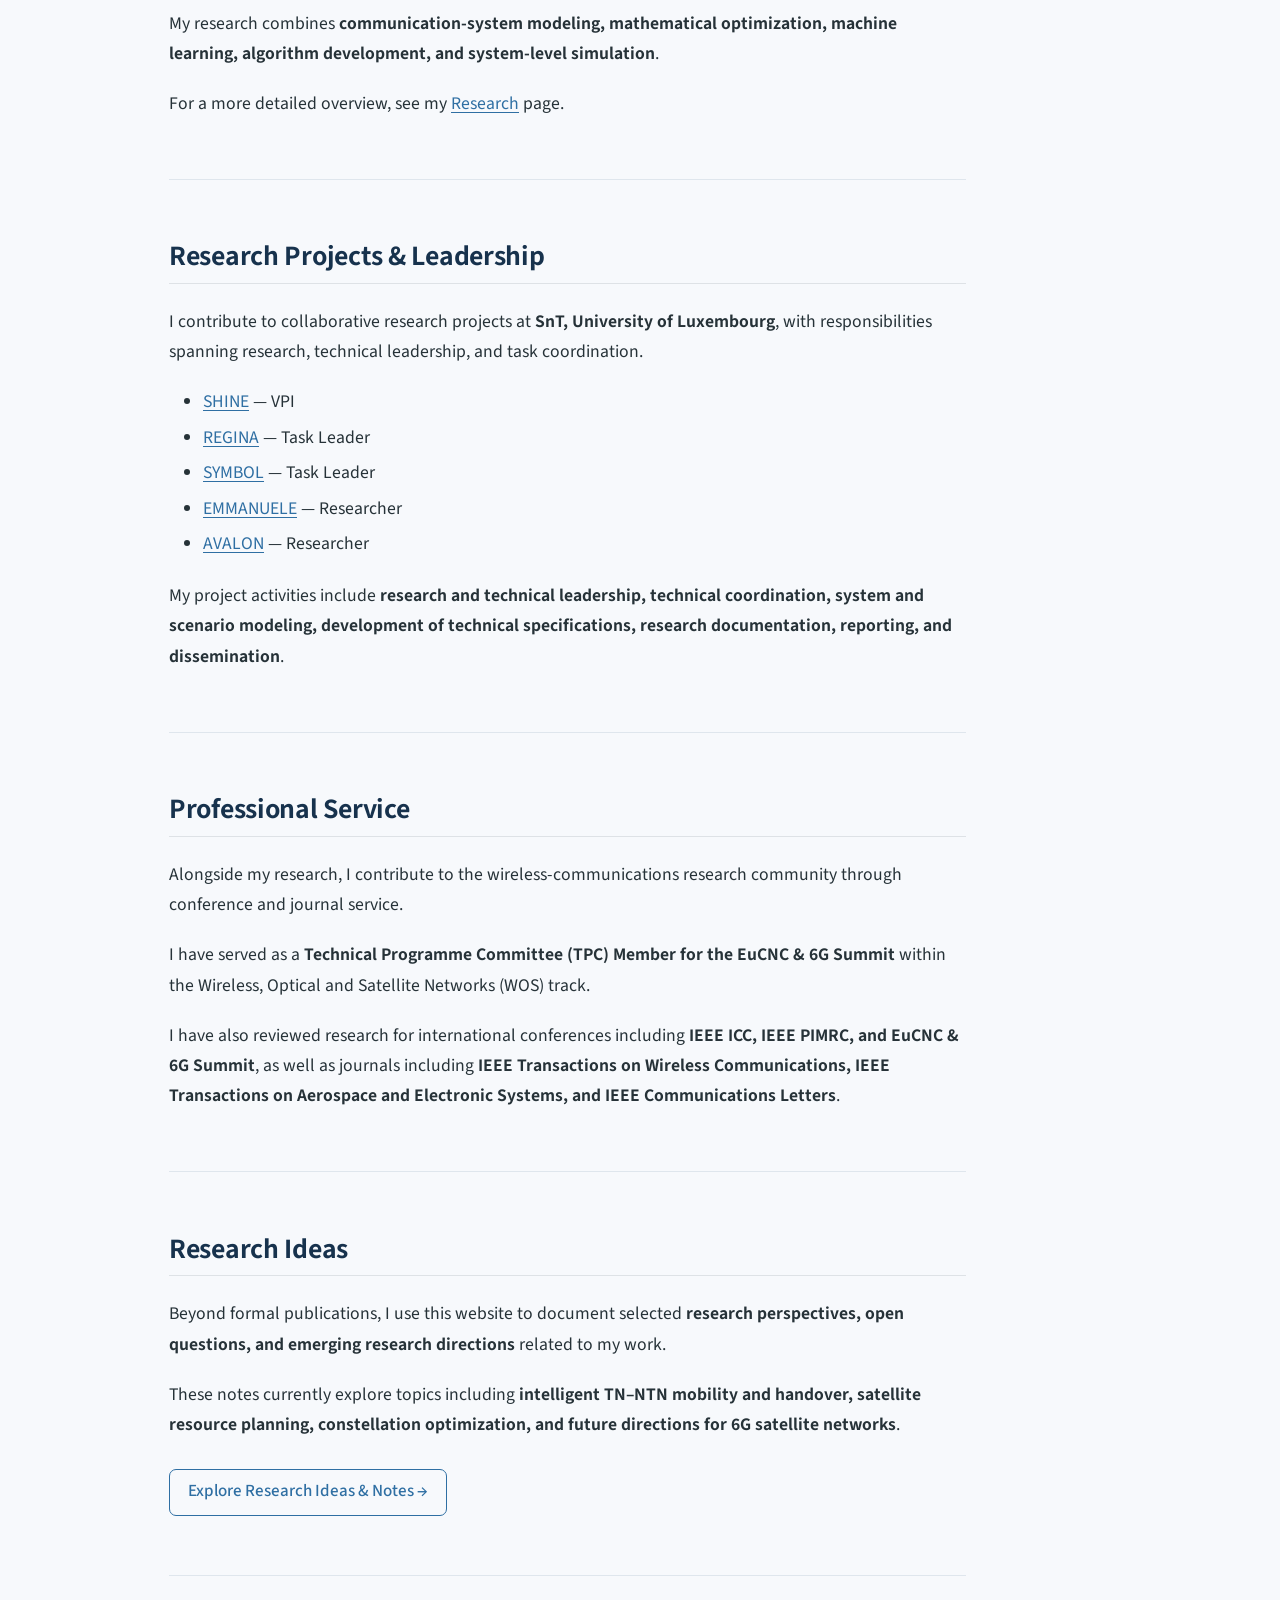
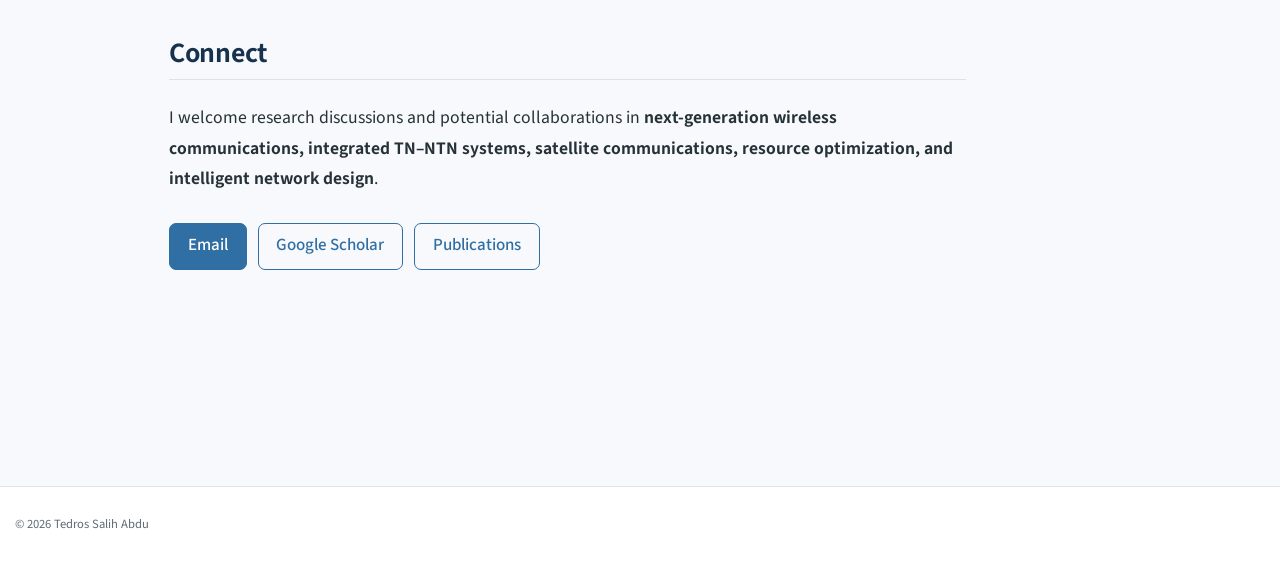
==== commit d4e99df4: "Hide page descriptions" ====
--- a/about.html
+++ b/about.html
@@ -2,7 +2,7 @@
 <html xmlns="http://www.w3.org/1999/xhtml" lang="en" xml:lang="en"><head>
 
 <meta charset="utf-8">
-<meta name="generator" content="quarto-1.10.18">
+<meta name="generator" content="quarto-1.10.19">
 
 <meta name="viewport" content="width=device-width, initial-scale=1.0, user-scalable=yes">
 
@@ -43,7 +43,7 @@
 <script src="site_libs/quarto-html/tippy.umd.min.js"></script>
 <script src="site_libs/quarto-html/anchor.min.js"></script>
 <link href="site_libs/quarto-html/tippy.css" rel="stylesheet">
-<link href="site_libs/quarto-html/quarto-syntax-highlighting-64a204ab8560d761af7679ceaba22944.css" rel="stylesheet" id="quarto-text-highlighting-styles">
+<link href="site_libs/quarto-html/quarto-syntax-highlighting-bf27225e3a48a9273f3daa8f8e829971.css" rel="stylesheet" id="quarto-text-highlighting-styles">
 <script src="site_libs/bootstrap/bootstrap.min.js"></script>
 <link href="site_libs/bootstrap/bootstrap-icons.css" rel="stylesheet">
 <link href="site_libs/bootstrap/bootstrap-221fb94c3ec07aa7e68c2d5abc4fc18e.min.css" rel="stylesheet" append-hash="true" id="quarto-bootstrap" data-mode="light">
--- a/site_libs/quarto-html/quarto-syntax-highlighting-bf27225e3a48a9273f3daa8f8e829971.css
+++ b/site_libs/quarto-html/quarto-syntax-highlighting-bf27225e3a48a9273f3daa8f8e829971.css
@@ -0,0 +1,236 @@
+/* quarto syntax highlight colors */
+:root {
+  --quarto-hl-ot-color: #003B4F;
+  --quarto-hl-at-color: #657422;
+  --quarto-hl-ss-color: #20794D;
+  --quarto-hl-an-color: #5E5E5E;
+  --quarto-hl-fu-color: #4758AB;
+  --quarto-hl-st-color: #20794D;
+  --quarto-hl-cf-color: #003B4F;
+  --quarto-hl-op-color: #5E5E5E;
+  --quarto-hl-er-color: #AD0000;
+  --quarto-hl-bn-color: #AD0000;
+  --quarto-hl-al-color: #AD0000;
+  --quarto-hl-va-color: #111111;
+  --quarto-hl-bu-color: inherit;
+  --quarto-hl-ex-color: inherit;
+  --quarto-hl-pp-color: #AD0000;
+  --quarto-hl-in-color: #5E5E5E;
+  --quarto-hl-vs-color: #20794D;
+  --quarto-hl-wa-color: #5E5E5E;
+  --quarto-hl-do-color: #5E5E5E;
+  --quarto-hl-im-color: #00769E;
+  --quarto-hl-ch-color: #20794D;
+  --quarto-hl-dt-color: #AD0000;
+  --quarto-hl-fl-color: #AD0000;
+  --quarto-hl-co-color: #5E5E5E;
+  --quarto-hl-cv-color: #5E5E5E;
+  --quarto-hl-cn-color: #8f5902;
+  --quarto-hl-sc-color: #5E5E5E;
+  --quarto-hl-dv-color: #AD0000;
+  --quarto-hl-kw-color: #003B4F;
+}
+
+/* other quarto variables */
+:root {
+  --quarto-font-monospace: SFMono-Regular, Menlo, Monaco, Consolas, "Liberation Mono", "Courier New", monospace;
+}
+
+/* syntax highlight based on Pandoc's rules */
+pre > code.sourceCode > span {
+  color: #003B4F;
+}
+
+code.sourceCode > span {
+  color: #003B4F;
+}
+
+div.sourceCode,
+div.sourceCode pre.sourceCode {
+  color: #003B4F;
+}
+
+/* Normal */
+code span {
+  color: #003B4F;
+}
+
+/* Alert */
+code span.al {
+  color: #AD0000;
+  font-style: inherit;
+}
+
+/* Annotation */
+code span.an {
+  color: #5E5E5E;
+  font-style: inherit;
+}
+
+/* Attribute */
+code span.at {
+  color: #657422;
+  font-style: inherit;
+}
+
+/* BaseN */
+code span.bn {
+  color: #AD0000;
+  font-style: inherit;
+}
+
+/* BuiltIn */
+code span.bu {
+  font-style: inherit;
+}
+
+/* ControlFlow */
+code span.cf {
+  color: #003B4F;
+  font-weight: bold;
+  font-style: inherit;
+}
+
+/* Char */
+code span.ch {
+  color: #20794D;
+  font-style: inherit;
+}
+
+/* Constant */
+code span.cn {
+  color: #8f5902;
+  font-style: inherit;
+}
+
+/* Comment */
+code span.co {
+  color: #5E5E5E;
+  font-style: inherit;
+}
+
+/* CommentVar */
+code span.cv {
+  color: #5E5E5E;
+  font-style: italic;
+}
+
+/* Documentation */
+code span.do {
+  color: #5E5E5E;
+  font-style: italic;
+}
+
+/* DataType */
+code span.dt {
+  color: #AD0000;
+  font-style: inherit;
+}
+
+/* DecVal */
+code span.dv {
+  color: #AD0000;
+  font-style: inherit;
+}
+
+/* Error */
+code span.er {
+  color: #AD0000;
+  font-style: inherit;
+}
+
+/* Extension */
+code span.ex {
+  font-style: inherit;
+}
+
+/* Float */
+code span.fl {
+  color: #AD0000;
+  font-style: inherit;
+}
+
+/* Function */
+code span.fu {
+  color: #4758AB;
+  font-style: inherit;
+}
+
+/* Import */
+code span.im {
+  color: #00769E;
+  font-style: inherit;
+}
+
+/* Information */
+code span.in {
+  color: #5E5E5E;
+  font-style: inherit;
+}
+
+/* Keyword */
+code span.kw {
+  color: #003B4F;
+  font-weight: bold;
+  font-style: inherit;
+}
+
+/* Operator */
+code span.op {
+  color: #5E5E5E;
+  font-style: inherit;
+}
+
+/* Other */
+code span.ot {
+  color: #003B4F;
+  font-style: inherit;
+}
+
+/* Preprocessor */
+code span.pp {
+  color: #AD0000;
+  font-style: inherit;
+}
+
+/* SpecialChar */
+code span.sc {
+  color: #5E5E5E;
+  font-style: inherit;
+}
+
+/* SpecialString */
+code span.ss {
+  color: #20794D;
+  font-style: inherit;
+}
+
+/* String */
+code span.st {
+  color: #20794D;
+  font-style: inherit;
+}
+
+/* Variable */
+code span.va {
+  color: #111111;
+  font-style: inherit;
+}
+
+/* VerbatimString */
+code span.vs {
+  color: #20794D;
+  font-style: inherit;
+}
+
+/* Warning */
+code span.wa {
+  color: #5E5E5E;
+  font-style: italic;
+}
+
+.prevent-inlining {
+  content: "</";
+}
+
+/*# sourceMappingURL=8be38f48d34c45af72792cbd699585e7.css.map */
--- a/styles.css
+++ b/styles.css
@@ -712,4 +712,10 @@
   .research-card {
     border-radius: 11px;
   }
+}
+
+/* Hide visible descriptions beneath Quarto page titles */
+#title-block-header .description,
+.quarto-title .description {
+  display: none !important;
 }
